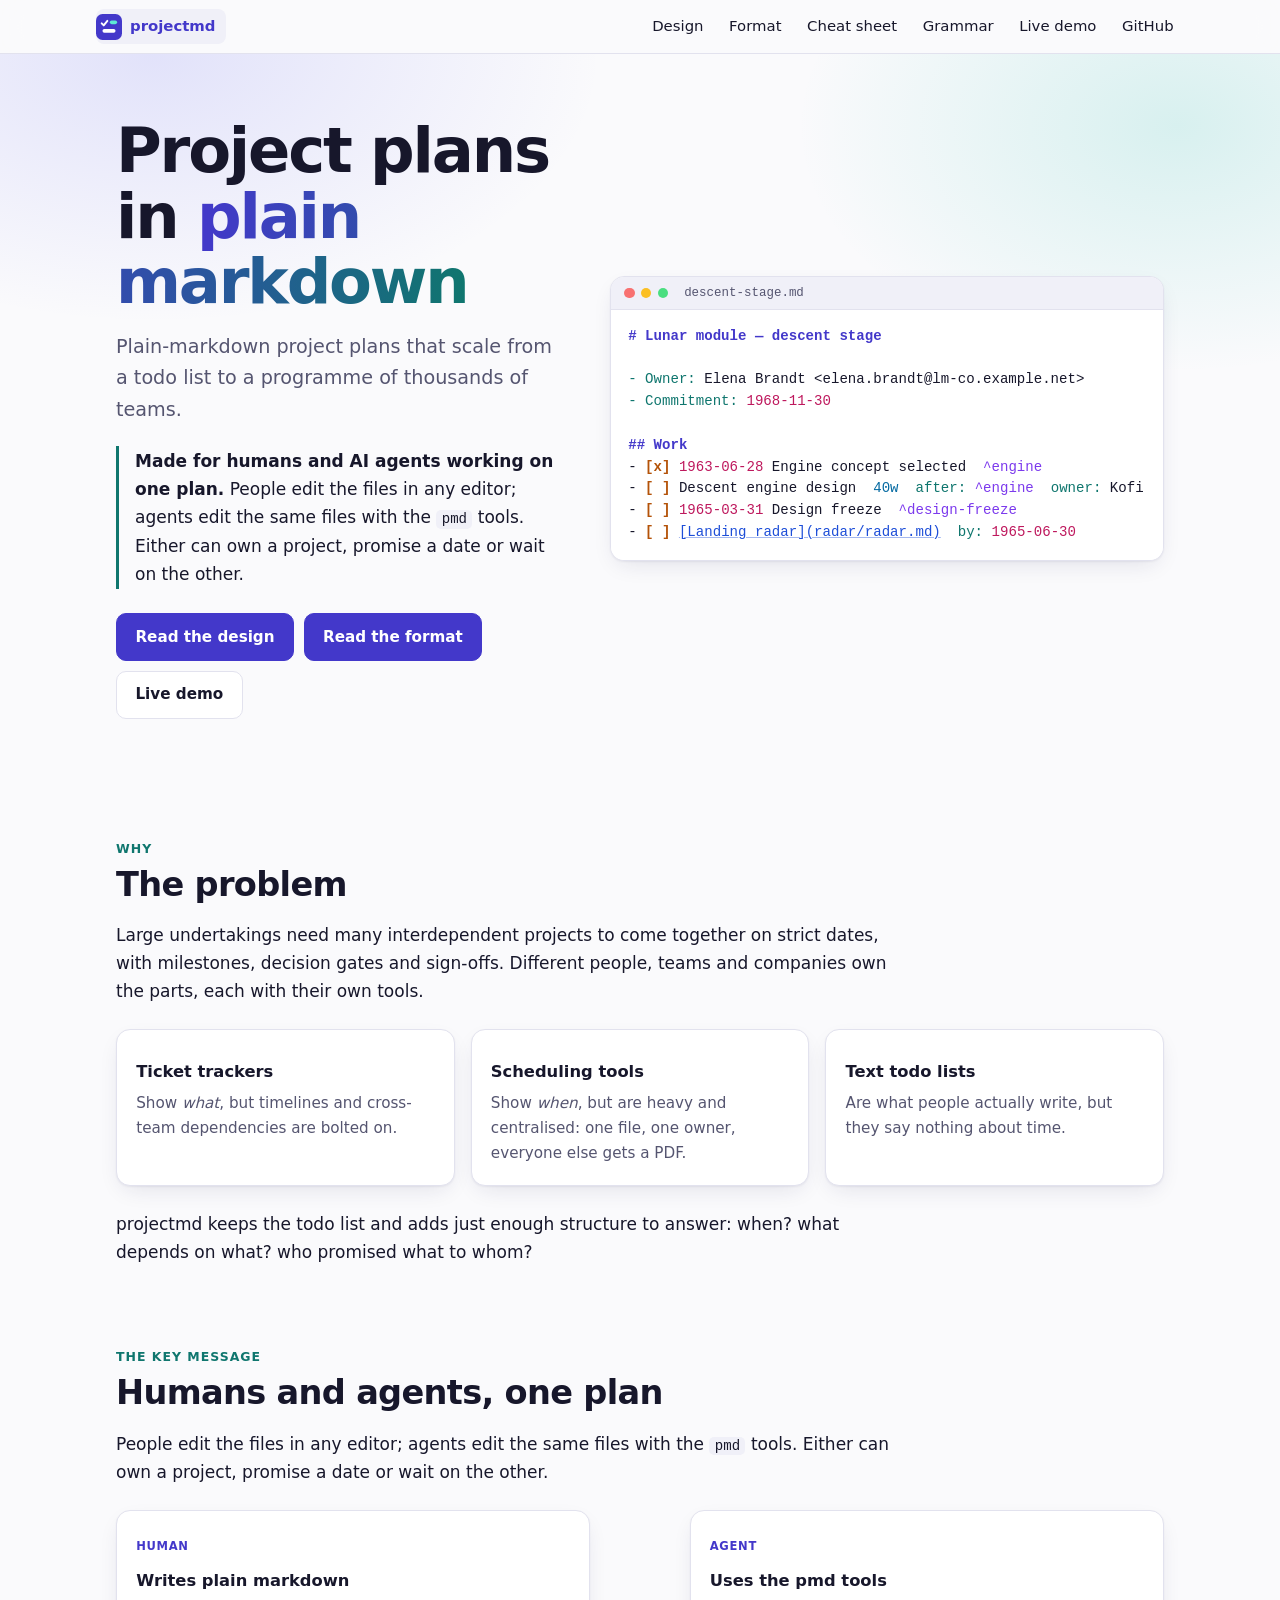
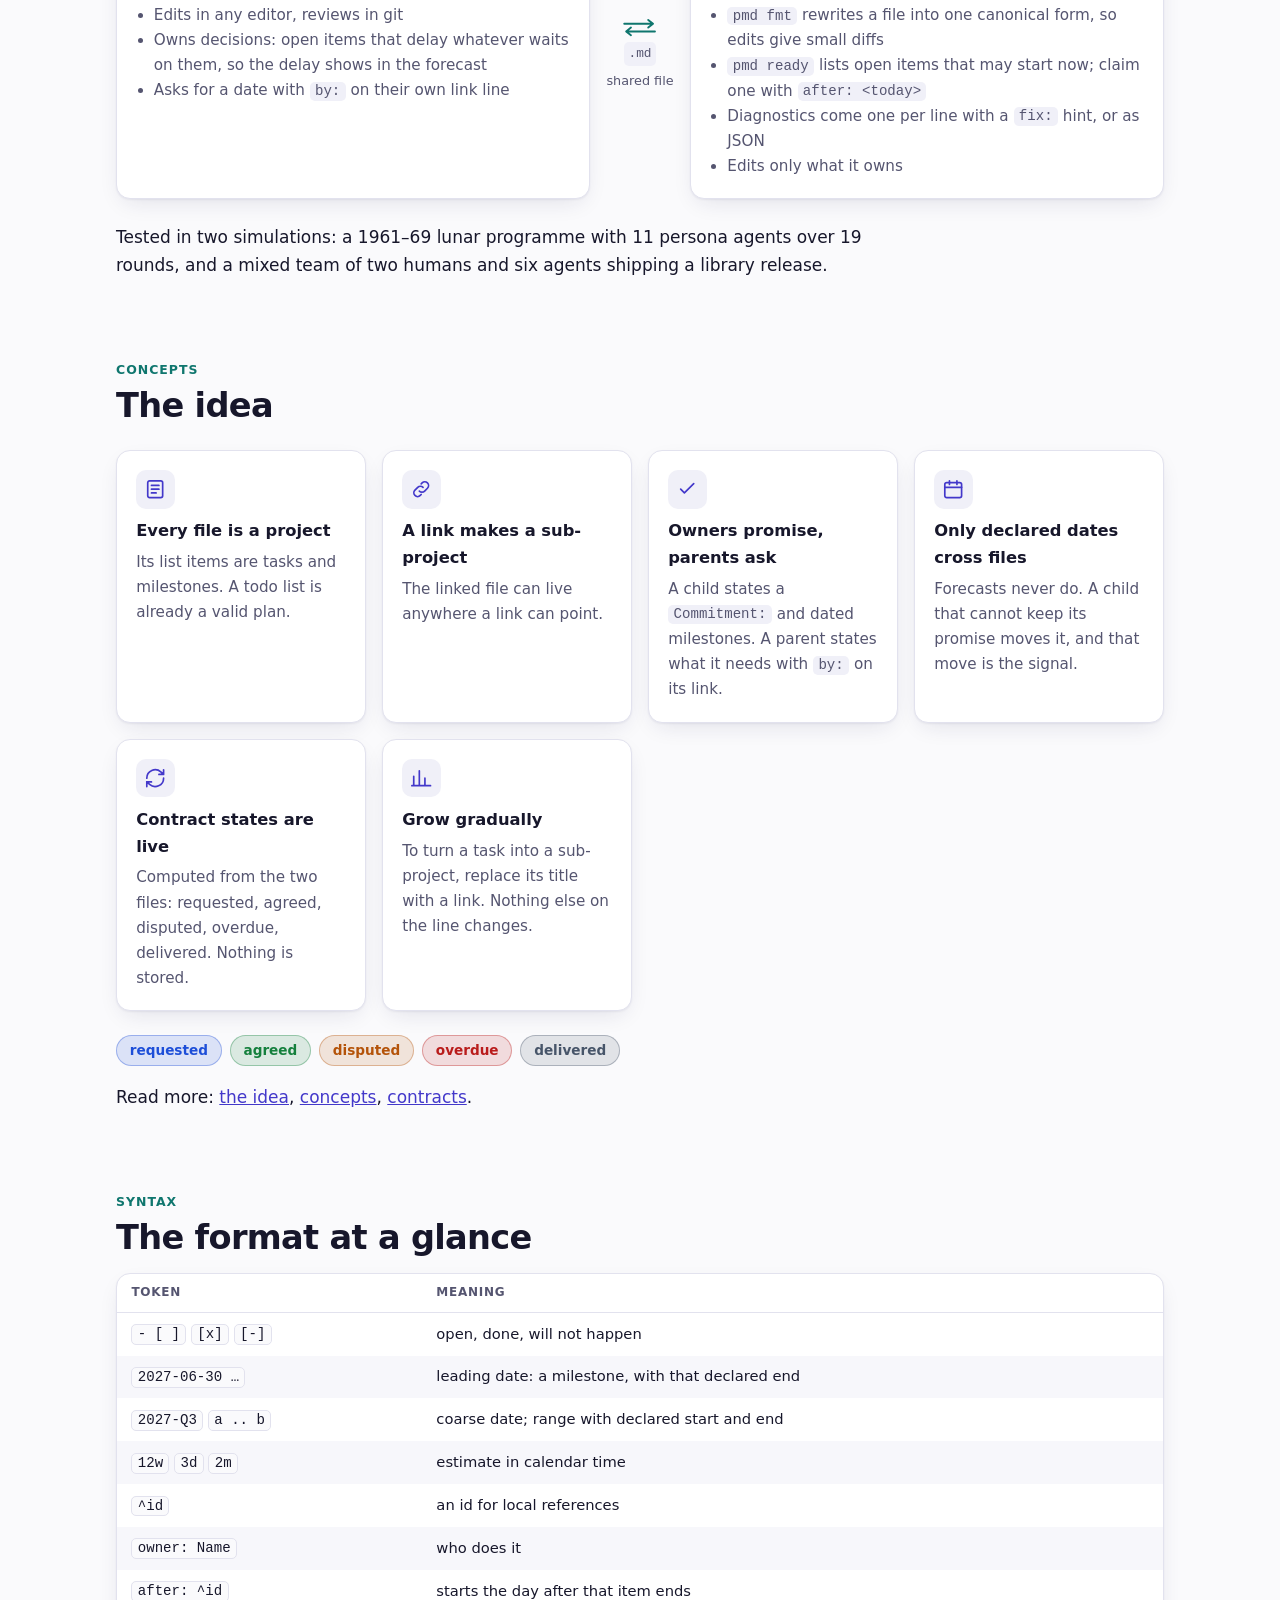
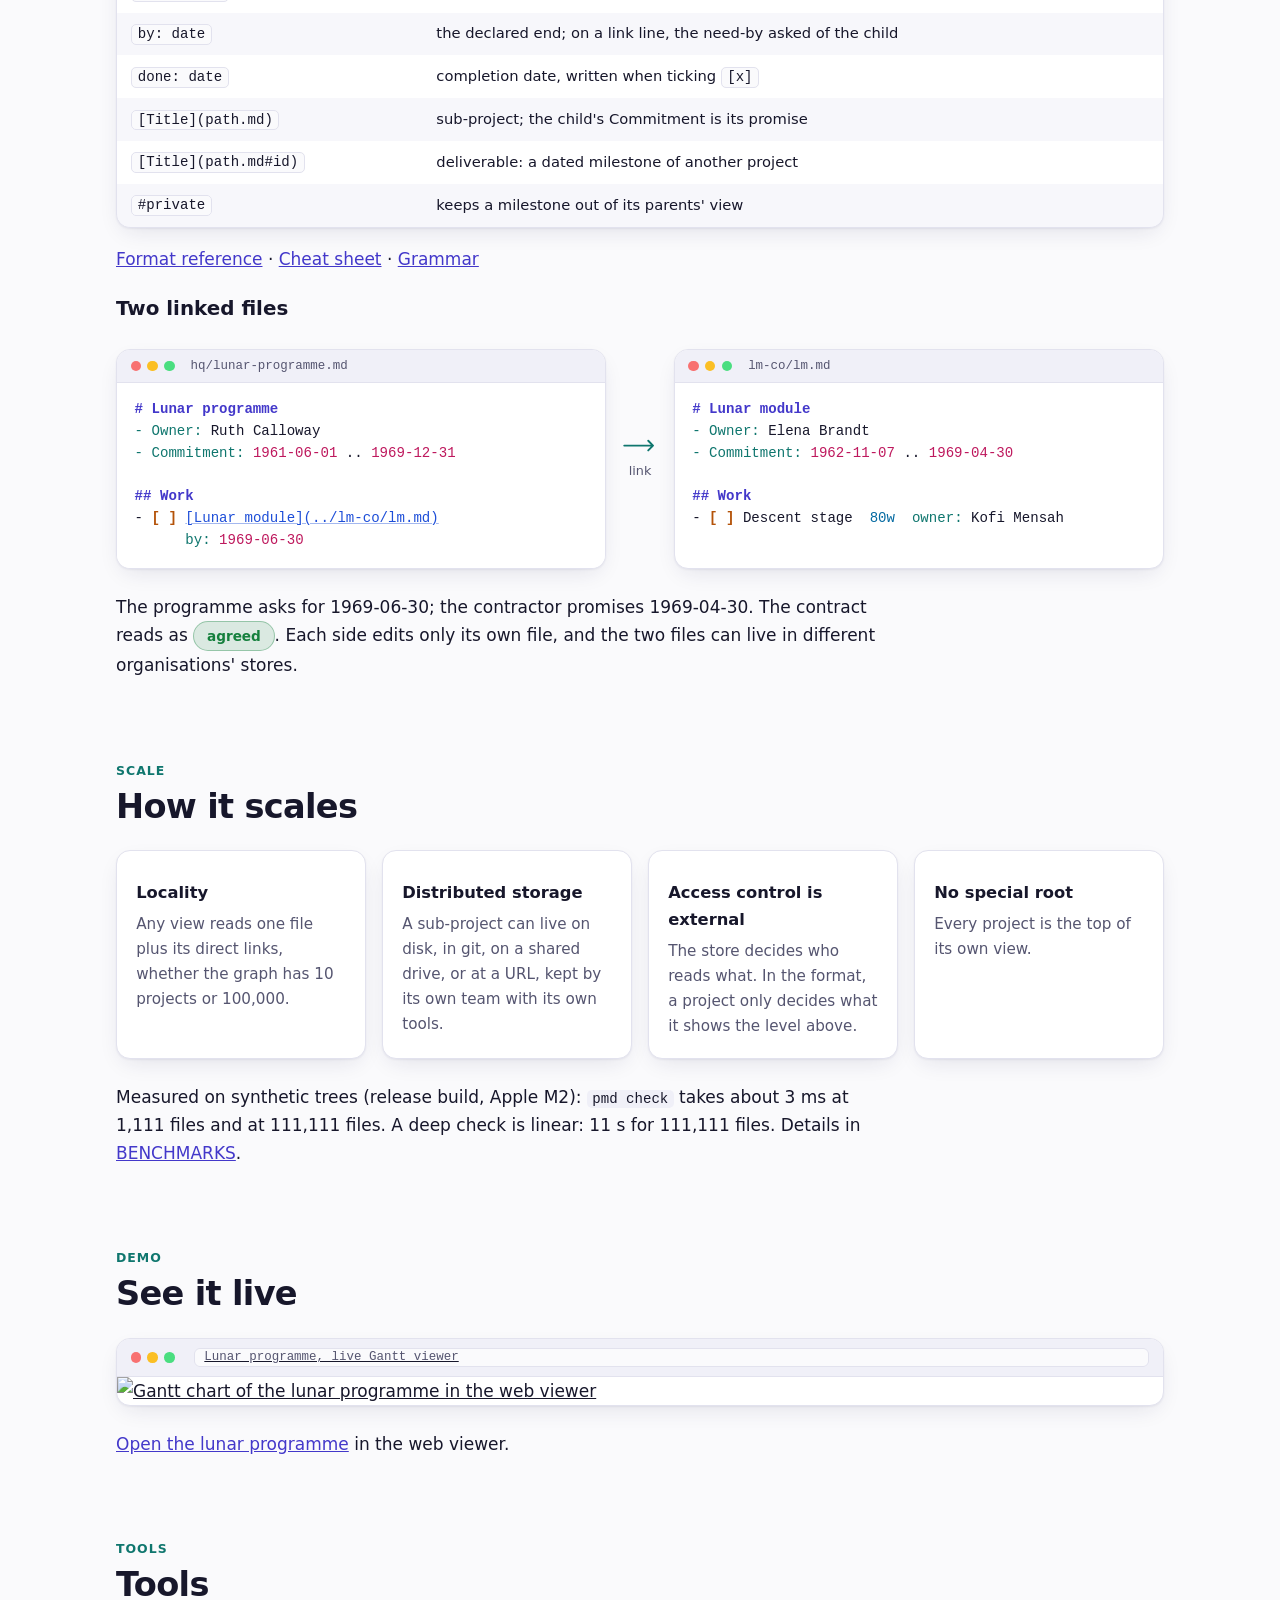
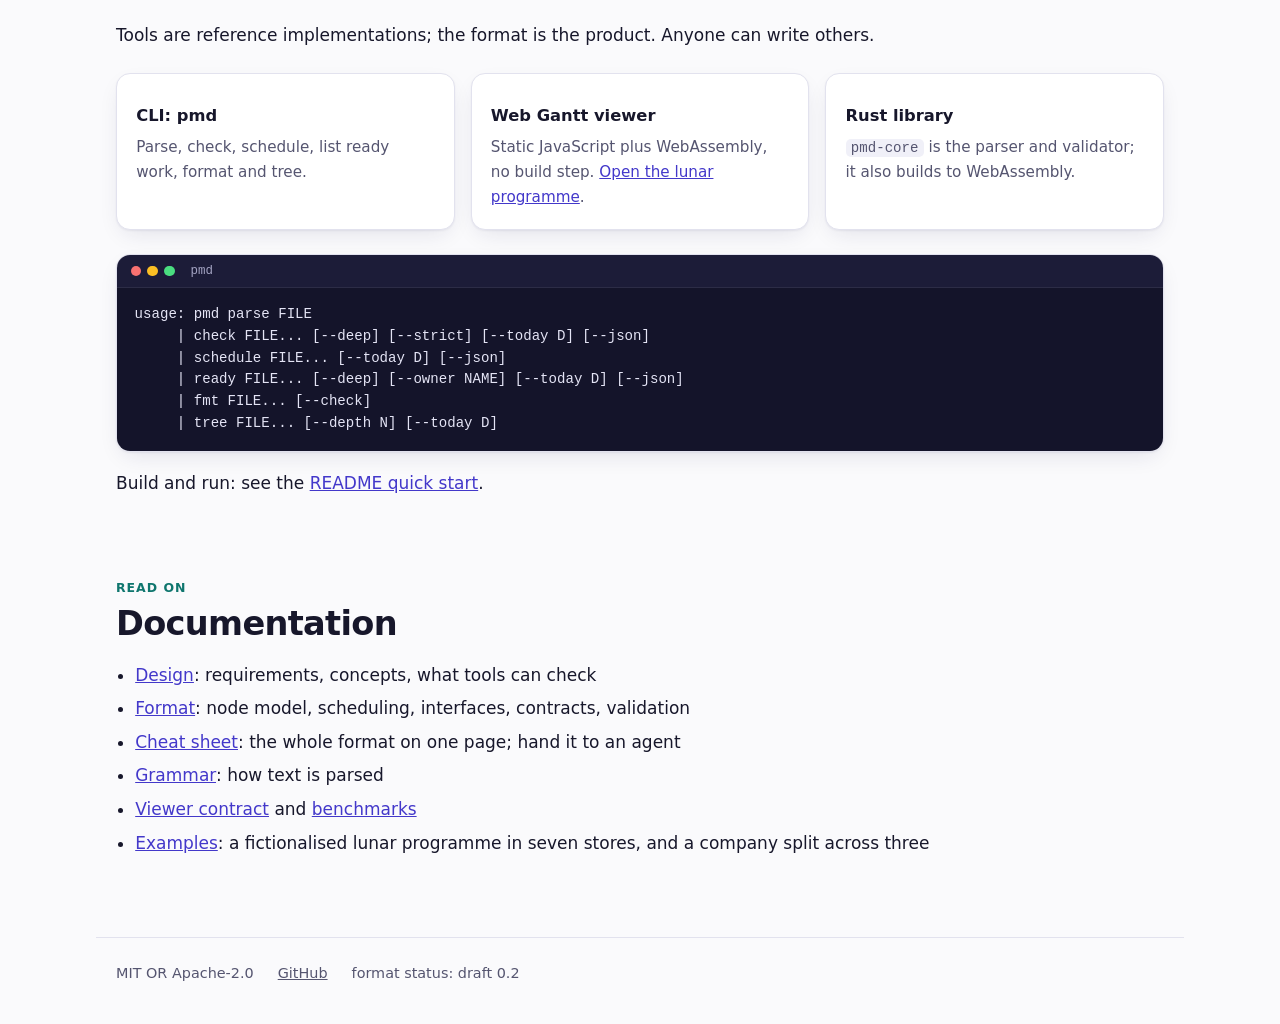
==== site/index.html @ 7aed3ee8 "Website, lunar examples throughout, humans and agents up front - GitHub Pages site (site/): landing " ====
<!DOCTYPE html>
<html lang="en">
<head>
<meta charset="utf-8">
<meta name="viewport" content="width=device-width,initial-scale=1">
<title>projectmd: plain-markdown project plans that scale</title>
<meta name="description" content="A plain-markdown format for project plans, from a todo list to a programme of thousands of teams, for people and agents.">
<link rel="icon" href="data:image/svg+xml,%3Csvg%20viewBox=%220%200%2032%2032%22%20xmlns=%22http://www.w3.org/2000/svg%22%3E%3Crect%20width=%2232%22%20height=%2232%22%20rx=%228%22%20fill=%22%234338ca%22/%3E%3Cpath%20d=%22M7%2011.5l2.5%202.5L14%208.5%22%20fill=%22none%22%20stroke=%22%23fff%22%20stroke-width=%222.4%22%20stroke-linecap=%22round%22%20stroke-linejoin=%22round%22/%3E%3Crect%20x=%2217%22%20y=%228%22%20width=%229%22%20height=%224.5%22%20rx=%222.2%22%20fill=%22%235eead4%22/%3E%3Crect%20x=%228%22%20y=%2218.5%22%20width=%2216%22%20height=%224.5%22%20rx=%222.2%22%20fill=%22%23fff%22/%3E%3C/svg%3E">
<link rel="stylesheet" href="style.css">
</head>
<body>
<nav class="top" aria-label="Site"><a href="index.html" class="home" aria-current="page"><svg viewBox="0 0 32 32" aria-hidden="true"><rect width="32" height="32" rx="8" fill="#4338ca"/><path d="M7 11.5l2.5 2.5L14 8.5" fill="none" stroke="#fff" stroke-width="2.4" stroke-linecap="round" stroke-linejoin="round"/><rect x="17" y="8" width="9" height="4.5" rx="2.2" fill="#5eead4"/><rect x="8" y="18.5" width="16" height="4.5" rx="2.2" fill="#fff"/></svg>projectmd</a><a href="design.html">Design</a><a href="format.html">Format</a><a href="cheatsheet.html">Cheat sheet</a><a href="grammar.html">Grammar</a><a href="viewer/?root=examples/lunar/hq/lunar-programme.md&amp;today=1967-11-15">Live demo</a><a href="https://github.com/pschella/projectmd">GitHub</a></nav>
<header class="hero"><div class="hero-in">
<div>
<h1 class="display">Project plans in <em>plain markdown</em></h1>
<p class="lede">Plain-markdown project plans that scale from a todo list to a programme of thousands of teams.</p>
<p class="key"><strong>Made for humans and AI agents working on one plan.</strong> People edit the files in any editor; agents edit the same files with the <code>pmd</code> tools. Either can own a project, promise a date or wait on the other.</p>
<div class="cta">
<a class="btn primary" href="design.html">Read the design</a>
<a class="btn primary" href="format.html">Read the format</a>
<a class="btn sec" href="viewer/?root=examples/lunar/hq/lunar-programme.md&amp;today=1967-11-15">Live demo</a>
</div>
</div>
<div class="win"><div class="win-bar"><i></i><i></i><i></i><span>descent-stage.md</span></div>
<pre><code class="language-markdown"># Lunar module — descent stage

- Owner: Elena Brandt &lt;elena.brandt@lm-co.example.net&gt;
- Commitment: 1968-11-30

## Work
- [x] 1963-06-28 Engine concept selected  ^engine
- [ ] Descent engine design  40w  after: ^engine  owner: Kofi
- [ ] 1965-03-31 Design freeze  ^design-freeze
- [ ] [Landing radar](radar/radar.md)  by: 1965-06-30</code></pre></div>
</div></header>
<main>

<section id="problem">
<p class="eyebrow">Why</p>
<h2>The problem</h2>
<p>Large undertakings need many interdependent projects to come together on strict dates, with milestones, decision gates and sign-offs. Different people, teams and companies own the parts, each with their own tools.</p>
<div class="cards">
<div class="card"><h3>Ticket trackers</h3><p>Show <em>what</em>, but timelines and cross-team dependencies are bolted on.</p></div>
<div class="card"><h3>Scheduling tools</h3><p>Show <em>when</em>, but are heavy and centralised: one file, one owner, everyone else gets a PDF.</p></div>
<div class="card"><h3>Text todo lists</h3><p>Are what people actually write, but they say nothing about time.</p></div>
</div>
<p>projectmd keeps the todo list and adds just enough structure to answer: when? what depends on what? who promised what to whom?</p>
</section>

<section id="agents">
<p class="eyebrow">The key message</p>
<h2>Humans and agents, one plan</h2>
<p>People edit the files in any editor; agents edit the same files with the <code>pmd</code> tools. Either can own a project, promise a date or wait on the other.</p>
<div class="duo">
<div class="card"><span class="tag">Human</span><h3>Writes plain markdown</h3><ul><li>Edits in any editor, reviews in git</li><li>Owns decisions: open items that delay whatever waits on them, so the delay shows in the forecast</li><li>Asks for a date with <code>by:</code> on their own link line</li></ul></div>
<div class="mid"><svg viewBox="0 0 36 20" aria-hidden="true"><path d="M2 6h30m-5-4l5 4-5 4M34 14H4m5-4l-5 4 5 4"/></svg><code>.md</code>shared file</div>
<div class="card"><span class="tag">Agent</span><h3>Uses the pmd tools</h3><ul><li><code>pmd fmt</code> rewrites a file into one canonical form, so edits give small diffs</li><li><code>pmd ready</code> lists open items that may start now; claim one with <code>after: &lt;today&gt;</code></li><li>Diagnostics come one per line with a <code>fix:</code> hint, or as JSON</li><li>Edits only what it owns</li></ul></div>
</div>
<p>Tested in two simulations: a 1961–69 lunar programme with 11 persona agents over 19 rounds, and a mixed team of two humans and six agents shipping a library release.</p>
</section>

<section id="idea">
<p class="eyebrow">Concepts</p>
<h2>The idea</h2>
<div class="cards">
<div class="card"><div class="ico"><svg viewBox="0 0 24 24"><rect x="4" y="3" width="16" height="18" rx="2"/><path d="M8 8h8M8 12h8M8 16h5"/></svg></div><h3>Every file is a project</h3><p>Its list items are tasks and milestones. A todo list is already a valid plan.</p></div>
<div class="card"><div class="ico"><svg viewBox="0 0 24 24"><path d="M10 14a4 4 0 0 0 5.7 0l3-3a4 4 0 0 0-5.7-5.7l-1 1M14 10a4 4 0 0 0-5.7 0l-3 3a4 4 0 0 0 5.7 5.7l1-1"/></svg></div><h3>A link makes a sub-project</h3><p>The linked file can live anywhere a link can point.</p></div>
<div class="card"><div class="ico"><svg viewBox="0 0 24 24"><path d="M5 12l4 4 10-10"/></svg></div><h3>Owners promise, parents ask</h3><p>A child states a <code>Commitment:</code> and dated milestones. A parent states what it needs with <code>by:</code> on its link.</p></div>
<div class="card"><div class="ico"><svg viewBox="0 0 24 24"><rect x="3" y="5" width="18" height="16" rx="2"/><path d="M3 10h18M8 3v4M16 3v4"/></svg></div><h3>Only declared dates cross files</h3><p>Forecasts never do. A child that cannot keep its promise moves it, and that move is the signal.</p></div>
<div class="card"><div class="ico"><svg viewBox="0 0 24 24"><path d="M3 12a9 9 0 0 1 15-6.7L21 8M21 3v5h-5M21 12a9 9 0 0 1-15 6.7L3 16M3 21v-5h5"/></svg></div><h3>Contract states are live</h3><p>Computed from the two files: requested, agreed, disputed, overdue, delivered. Nothing is stored.</p></div>
<div class="card"><div class="ico"><svg viewBox="0 0 24 24"><path d="M4 20V10M10 20V4M16 20v-8M22 20H2"/></svg></div><h3>Grow gradually</h3><p>To turn a task into a sub-project, replace its title with a link. Nothing else on the line changes.</p></div>
</div>
<div class="pills" aria-label="Contract states"><span class="pill s-req">requested</span><span class="pill s-agr">agreed</span><span class="pill s-dis">disputed</span><span class="pill s-ovd">overdue</span><span class="pill s-del">delivered</span></div>
<p>Read more: <a href="design.html#3-the-idea-in-one-paragraph">the idea</a>, <a href="design.html#4-concepts">concepts</a>, <a href="format.html#9-contracts">contracts</a>.</p>
</section>

<section id="format">
<p class="eyebrow">Syntax</p>
<h2>The format at a glance</h2>
<div class="tablewrap">
<table>
<thead><tr><th>Token</th><th>Meaning</th></tr></thead>
<tbody>
<tr><td><code>- [ ]</code> <code>[x]</code> <code>[-]</code></td><td>open, done, will not happen</td></tr>
<tr><td><code>2027-06-30 …</code></td><td>leading date: a milestone, with that declared end</td></tr>
<tr><td><code>2027-Q3</code> <code>a .. b</code></td><td>coarse date; range with declared start and end</td></tr>
<tr><td><code>12w</code> <code>3d</code> <code>2m</code></td><td>estimate in calendar time</td></tr>
<tr><td><code>^id</code></td><td>an id for local references</td></tr>
<tr><td><code>owner: Name</code></td><td>who does it</td></tr>
<tr><td><code>after: ^id</code></td><td>starts the day after that item ends</td></tr>
<tr><td><code>by: date</code></td><td>the declared end; on a link line, the need-by asked of the child</td></tr>
<tr><td><code>done: date</code></td><td>completion date, written when ticking <code>[x]</code></td></tr>
<tr><td><code>[Title](path.md)</code></td><td>sub-project; the child's Commitment is its promise</td></tr>
<tr><td><code>[Title](path.md#id)</code></td><td>deliverable: a dated milestone of another project</td></tr>
<tr><td><code>#private</code></td><td>keeps a milestone out of its parents' view</td></tr>
</tbody>
</table>
</div>
<p><a href="format.html">Format reference</a> · <a href="cheatsheet.html">Cheat sheet</a> · <a href="grammar.html">Grammar</a></p>
<h3>Two linked files</h3>
<div class="duo">
<div class="win"><div class="win-bar"><i></i><i></i><i></i><span>hq/lunar-programme.md</span></div>
<pre><code class="language-markdown"># Lunar programme
- Owner: Ruth Calloway
- Commitment: 1961-06-01 .. 1969-12-31

## Work
- [ ] [Lunar module](../lm-co/lm.md)
      by: 1969-06-30</code></pre></div>
<div class="mid"><svg viewBox="0 0 36 20" aria-hidden="true"><path d="M2 10h30m-5-5l5 5-5 5"/></svg>link</div>
<div class="win"><div class="win-bar"><i></i><i></i><i></i><span>lm-co/lm.md</span></div>
<pre><code class="language-markdown"># Lunar module
- Owner: Elena Brandt
- Commitment: 1962-11-07 .. 1969-04-30

## Work
- [ ] Descent stage  80w  owner: Kofi Mensah</code></pre></div>
</div>
<p>The programme asks for 1969-06-30; the contractor promises 1969-04-30. The contract reads as <span class="pill s-agr">agreed</span>. Each side edits only its own file, and the two files can live in different organisations' stores.</p>
</section>

<section id="scale">
<p class="eyebrow">Scale</p>
<h2>How it scales</h2>
<div class="cards">
<div class="card"><h3>Locality</h3><p>Any view reads one file plus its direct links, whether the graph has 10 projects or 100,000.</p></div>
<div class="card"><h3>Distributed storage</h3><p>A sub-project can live on disk, in git, on a shared drive, or at a URL, kept by its own team with its own tools.</p></div>
<div class="card"><h3>Access control is external</h3><p>The store decides who reads what. In the format, a project only decides what it shows the level above.</p></div>
<div class="card"><h3>No special root</h3><p>Every project is the top of its own view.</p></div>
</div>
<p>Measured on synthetic trees (release build, Apple M2): <code>pmd check</code> takes about 3 ms at 1,111 files and at 111,111 files. A deep check is linear: 11 s for 111,111 files. Details in <a href="https://github.com/pschella/projectmd/blob/main/docs/BENCHMARKS.md">BENCHMARKS</a>.</p>
</section>

<section id="demo">
<p class="eyebrow">Demo</p>
<h2>See it live</h2>
<div class="shot"><a href="viewer/?root=examples/lunar/hq/lunar-programme.md&amp;today=1967-11-15"><div class="win"><div class="win-bar"><i></i><i></i><i></i><span>Lunar programme, live Gantt viewer</span></div><img src="img/gantt.png" alt="Gantt chart of the lunar programme in the web viewer" loading="lazy"></div></a></div>
<p><a href="viewer/?root=examples/lunar/hq/lunar-programme.md&amp;today=1967-11-15">Open the lunar programme</a> in the web viewer.</p>
</section>

<section id="tools">
<p class="eyebrow">Tools</p>
<h2>Tools</h2>
<p>Tools are reference implementations; the format is the product. Anyone can write others.</p>
<div class="cards">
<div class="card"><h3>CLI: pmd</h3><p>Parse, check, schedule, list ready work, format and tree.</p></div>
<div class="card"><h3>Web Gantt viewer</h3><p>Static JavaScript plus WebAssembly, no build step. <a href="viewer/?root=examples/lunar/hq/lunar-programme.md&amp;today=1967-11-15">Open the lunar programme</a>.</p></div>
<div class="card"><h3>Rust library</h3><p><code>pmd-core</code> is the parser and validator; it also builds to WebAssembly.</p></div>
</div>
<div class="win term"><div class="win-bar"><i></i><i></i><i></i><span>pmd</span></div>
<pre><code>usage: pmd parse FILE
     | check FILE... [--deep] [--strict] [--today D] [--json]
     | schedule FILE... [--today D] [--json]
     | ready FILE... [--deep] [--owner NAME] [--today D] [--json]
     | fmt FILE... [--check]
     | tree FILE... [--depth N] [--today D]</code></pre></div>
<p>Build and run: see the <a href="https://github.com/pschella/projectmd#quick-start">README quick start</a>.</p>
</section>

<section id="docs">
<p class="eyebrow">Read on</p>
<h2>Documentation</h2>
<ul class="plain">
<li><a href="design.html">Design</a>: requirements, concepts, what tools can check</li>
<li><a href="format.html">Format</a>: node model, scheduling, interfaces, contracts, validation</li>
<li><a href="cheatsheet.html">Cheat sheet</a>: the whole format on one page; hand it to an agent</li>
<li><a href="grammar.html">Grammar</a>: how text is parsed</li>
<li><a href="https://github.com/pschella/projectmd/blob/main/docs/VIEWER-CONTRACT.md">Viewer contract</a> and <a href="https://github.com/pschella/projectmd/blob/main/docs/BENCHMARKS.md">benchmarks</a></li>
<li><a href="https://github.com/pschella/projectmd/blob/main/examples/README.md">Examples</a>: a fictionalised lunar programme in seven stores, and a company split across three</li>
</ul>
</section>
</main>
<footer>
<span>MIT OR Apache-2.0</span><a href="https://github.com/pschella/projectmd">GitHub</a><span>format status: draft 0.2</span>
</footer>
<script src="highlight.js" defer></script>
</body>
</html>
---- site/style.css ----
:root{--bg:#fafafc;--surf:#fff;--fg:#17172b;--mute:#555570;--line:#e2e2ee;--acc:#4338ca;--accfg:#fff;--tea:#0f766e;--code:#f0f0f8;
--shadow:0 1px 2px rgba(30,30,80,.06),0 8px 24px -8px rgba(30,30,80,.14);--max:72ch;--w:68rem;
--t-h:#4338ca;--t-k:#0f766e;--t-c:#b45309;--t-d:#be185d;--t-u:#0369a1;--t-i:#7c3aed;--t-l:#1d4ed8;--t-p:#b91c1c;
--s-req:#1d4ed8;--s-agr:#15803d;--s-dis:#b45309;--s-ovd:#b91c1c;--s-del:#475569;
--mesh:radial-gradient(40rem 24rem at 12% 0%,rgba(99,102,241,.16),transparent 70%),radial-gradient(34rem 22rem at 92% 10%,rgba(20,184,166,.15),transparent 70%)}
@media (prefers-color-scheme:dark){:root{--bg:#0e0e1a;--surf:#171728;--fg:#ececf8;--mute:#a3a3c2;--line:#2c2c46;--acc:#a5b4fc;--accfg:#14143a;--tea:#5eead4;--code:#1b1b30;
--shadow:0 1px 2px rgba(0,0,0,.4),0 8px 28px -8px rgba(0,0,0,.6);
--t-h:#a5b4fc;--t-k:#5eead4;--t-c:#fcd34d;--t-d:#f9a8d4;--t-u:#7dd3fc;--t-i:#c4b5fd;--t-l:#93c5fd;--t-p:#fca5a5;
--s-req:#93c5fd;--s-agr:#86efac;--s-dis:#fcd34d;--s-ovd:#fca5a5;--s-del:#cbd5e1;
--mesh:radial-gradient(40rem 24rem at 12% 0%,rgba(99,102,241,.25),transparent 70%),radial-gradient(34rem 22rem at 92% 10%,rgba(20,184,166,.18),transparent 70%)}}
*{box-sizing:border-box}
html{-webkit-text-size-adjust:100%;scroll-behavior:smooth;scroll-padding-top:4.5rem}
body{margin:0;background:var(--bg);color:var(--fg);font:1.0625rem/1.65 system-ui,-apple-system,"Segoe UI",Roboto,sans-serif}
a{color:var(--acc)}
a:focus-visible,.btn:focus-visible{outline:2px solid var(--acc);outline-offset:2px;border-radius:4px}
code,pre{font-family:ui-monospace,"SF Mono",Menlo,Consolas,monospace;font-size:.88rem}
code{background:var(--code);padding:.1em .38em;border-radius:5px}
pre{background:var(--code);padding:1rem 1.1rem;border-radius:12px;overflow-x:auto;line-height:1.55;border:1px solid var(--line);margin:1rem 0}
pre code{background:none;padding:0;border-radius:0}
.t-h{color:var(--t-h);font-weight:700}.t-k{color:var(--t-k)}.t-c{color:var(--t-c);font-weight:700}.t-d{color:var(--t-d)}
.t-u{color:var(--t-u)}.t-i{color:var(--t-i)}.t-l{color:var(--t-l);text-decoration:underline;text-decoration-color:color-mix(in srgb,var(--t-l) 40%,transparent)}.t-p{color:var(--t-p)}
/* nav */
nav.top{position:sticky;top:0;z-index:10;display:flex;flex-wrap:wrap;align-items:center;gap:.2rem .3rem;padding:.55rem max(1.25rem,calc((100% - var(--w))/2));background:color-mix(in srgb,var(--bg) 78%,transparent);-webkit-backdrop-filter:blur(14px) saturate(1.4);backdrop-filter:blur(14px) saturate(1.4);border-bottom:1px solid var(--line);font-size:.93rem}
nav.top a{color:var(--fg);text-decoration:none;padding:.3rem .65rem;border-radius:8px;transition:background .15s,color .15s}
nav.top a:hover{background:var(--code);color:var(--acc)}
nav.top a[aria-current]{color:var(--acc);font-weight:600;background:var(--code)}
nav.top a.home{display:inline-flex;align-items:center;gap:.5rem;font-weight:700;margin-right:auto;padding-left:0}
nav.top a.home:hover{background:none}
nav.top a.home svg{width:26px;height:26px}
/* hero */
.hero{background:var(--mesh)}
.hero-in{max-width:var(--w);margin:0 auto;padding:4rem 1.25rem 3.5rem;display:grid;gap:2.5rem;align-items:center}
@media (min-width:56rem){.hero-in{grid-template-columns:1.05fr .95fr}}
h1.display{font-size:clamp(2.4rem,6vw,3.9rem);line-height:1.05;letter-spacing:-.035em;margin:0 0 1rem;font-weight:800}
h1.display em{font-style:normal;background:linear-gradient(90deg,var(--acc),var(--tea));-webkit-background-clip:text;background-clip:text;color:transparent}
.lede{font-size:1.2rem;color:var(--mute);margin:0 0 1rem}
.key{border-left:3px solid var(--tea);padding:.1rem 0 .1rem 1rem;margin:1.25rem 0 1.5rem}
.key strong{color:var(--fg)}
.cta{display:flex;flex-wrap:wrap;gap:.6rem}
.btn{display:inline-block;padding:.65rem 1.15rem;border:1px solid var(--acc);border-radius:10px;text-decoration:none;font-weight:600;font-size:.95rem;transition:transform .15s,background .15s}
.btn:hover{transform:translateY(-1px)}
.btn.primary{background:var(--acc);color:var(--accfg)}
.btn.sec{border-color:var(--line);color:var(--fg);background:var(--surf)}
/* editor window */
.win{background:var(--surf);border:1px solid var(--line);border-radius:14px;box-shadow:var(--shadow);overflow:hidden;min-width:0}
.win-bar{display:flex;align-items:center;gap:.4rem;padding:.55rem .85rem;border-bottom:1px solid var(--line);background:var(--code);font:.78rem ui-monospace,Menlo,monospace;color:var(--mute)}
.win-bar i{width:.65rem;height:.65rem;border-radius:50%;background:var(--line);display:inline-block}
.win-bar i:nth-child(1){background:#f87171}.win-bar i:nth-child(2){background:#fbbf24}.win-bar i:nth-child(3){background:#4ade80}
.win-bar span{margin-left:.6rem}
.win pre{margin:0;border:0;border-radius:0;background:var(--surf)}
.term pre{background:#14142a;color:#e4e4f5;border-radius:0}
.term .win-bar{background:#1c1c38;color:#a3a3c2;border-color:#2c2c46}
/* sections */
main,.wrap{max-width:var(--w);margin:0 auto;padding:0 1.25rem}
section{padding-top:4rem}
section>h2{font-size:clamp(1.6rem,3.2vw,2.1rem);letter-spacing:-.02em;line-height:1.15;margin:0 0 .75rem}
section>p{max-width:var(--max)}
.eyebrow{font-size:.78rem;font-weight:700;letter-spacing:.08em;text-transform:uppercase;color:var(--tea);margin:0 0 .4rem}
.cards{display:grid;gap:1rem;grid-template-columns:repeat(auto-fit,minmax(15rem,1fr));margin:1.5rem 0}
.card{background:var(--surf);border:1px solid var(--line);border-radius:14px;padding:1.2rem;box-shadow:var(--shadow);transition:border-color .15s}
.card:hover{border-color:var(--acc)}
.card h3{margin:.6rem 0 .3rem;font-size:1.02rem}
.card p{margin:0;color:var(--mute);font-size:.95rem}
.card ul{margin:.5rem 0 0;padding-left:1.1rem;color:var(--mute);font-size:.95rem}
.card .ico{width:2.4rem;height:2.4rem;border-radius:10px;background:var(--code);display:grid;place-items:center;color:var(--acc)}
.ico svg{width:1.4rem;height:1.4rem;fill:none;stroke:currentColor;stroke-width:1.8;stroke-linecap:round;stroke-linejoin:round}
.duo{display:grid;gap:1rem;grid-template-columns:1fr;align-items:stretch;margin:1.5rem 0}
@media (min-width:46rem){.duo{grid-template-columns:1fr auto 1fr}}
.duo .mid{display:flex;flex-direction:column;align-items:center;justify-content:center;gap:.3rem;color:var(--mute);font-size:.8rem;text-align:center}
.duo .mid code{font-size:.8rem}
.duo .mid svg{width:2.2rem;height:1.2rem;stroke:var(--tea);fill:none;stroke-width:2;stroke-linecap:round;stroke-linejoin:round}
.tag{font-size:.72rem;font-weight:700;letter-spacing:.06em;text-transform:uppercase;color:var(--acc)}
.pills{display:flex;flex-wrap:wrap;gap:.5rem;margin:1rem 0}
.pill{display:inline-block;padding:.2rem .8rem;border-radius:999px;font-size:.85rem;font-weight:600;color:var(--c);background:color-mix(in srgb,var(--c) 14%,var(--bg));border:1px solid color-mix(in srgb,var(--c) 35%,transparent)}
.s-req{--c:var(--s-req)}.s-agr{--c:var(--s-agr)}.s-dis{--c:var(--s-dis)}.s-ovd{--c:var(--s-ovd)}.s-del{--c:var(--s-del)}
.tablewrap{overflow-x:auto;border:1px solid var(--line);border-radius:14px;background:var(--surf);box-shadow:var(--shadow);margin:1rem 0}
table{border-collapse:collapse;width:100%;font-size:.92rem}
th,td{text-align:left;padding:.55rem .9rem;vertical-align:top}
th{font-size:.75rem;text-transform:uppercase;letter-spacing:.06em;color:var(--mute);border-bottom:1px solid var(--line)}
tbody tr:nth-child(even){background:color-mix(in srgb,var(--code) 55%,transparent)}
td:first-child{white-space:nowrap}
td code{border:1px solid var(--line);background:var(--bg)}
.shot{margin:1.5rem 0}
.shot a{display:block;color:inherit}
.shot img{display:block;width:100%;height:auto}
.shot .win{transition:transform .2s}.shot a:hover .win{transform:translateY(-2px)}
.shot .win-bar span{flex:1;background:var(--bg);border:1px solid var(--line);border-radius:6px;padding:.1rem .6rem;margin-left:.8rem}
.links{display:flex;flex-wrap:wrap;gap:.4rem 1.2rem;margin:1rem 0}
ul.plain{padding-left:1.2rem}
ul.plain li{margin:.35rem 0}
footer{max-width:var(--w);margin:5rem auto 0;padding:1.5rem 1.25rem 3rem;border-top:1px solid var(--line);color:var(--mute);font-size:.9rem;display:flex;flex-wrap:wrap;gap:.4rem 1.5rem}
footer a{color:var(--mute)}
/* doc pages */
.doc{max-width:var(--w);margin:0 auto;padding:1.5rem 1.25rem}
.doc article{max-width:var(--max);min-width:0}
.doc article h1{font-size:clamp(2rem,4.5vw,2.8rem);letter-spacing:-.03em;line-height:1.1;margin:1rem 0 1rem}
.doc article h2{font-size:1.5rem;margin:2.8rem 0 .6rem;padding-top:1.2rem;border-top:1px solid var(--line);letter-spacing:-.015em}
.doc article h3{font-size:1.15rem;margin:2rem 0 .4rem}
.doc article :is(h2,h3) .anchor{margin-left:.5rem;text-decoration:none;opacity:0;font-weight:400;transition:opacity .15s}
.doc article :is(h2,h3):hover .anchor,.anchor:focus{opacity:1}
.doc article img{max-width:100%;border-radius:12px;border:1px solid var(--line)}
.doc article table{display:block;overflow-x:auto;border:1px solid var(--line);border-radius:12px;font-size:.9rem}
.doc article blockquote{margin:1rem 0;padding:.1rem 1rem;border-left:3px solid var(--tea);color:var(--mute)}
.pagetoc{display:none}
.totop{position:fixed;right:1.2rem;bottom:1.2rem;background:var(--surf);border:1px solid var(--line);border-radius:999px;padding:.4rem .9rem;font-size:.85rem;text-decoration:none;box-shadow:var(--shadow);color:var(--fg)}
.totop:hover{color:var(--acc)}
@media (min-width:62rem){
.doc.withtoc{display:grid;grid-template-columns:15rem minmax(0,1fr);gap:3rem}
.pagetoc{display:block;position:sticky;top:4.5rem;align-self:start;max-height:calc(100vh - 6rem);overflow-y:auto;font-size:.82rem;line-height:1.4}
.pagetoc ul{list-style:none;padding-left:.8rem;margin:0}
.pagetoc>div>ul{padding-left:0}
.pagetoc li{margin:.15rem 0}
.pagetoc a{display:block;padding:.2rem .6rem;border-left:2px solid transparent;text-decoration:none;color:var(--mute)}
.pagetoc a:hover{color:var(--acc)}
.pagetoc a[aria-current]{color:var(--acc);border-left-color:var(--acc);font-weight:600}}
@media (max-width:40rem){.hero-in{padding-top:2.5rem}section{padding-top:3rem}}
@media (prefers-reduced-motion:reduce){*{transition:none!important;scroll-behavior:auto!important}}
/* hero sample fits without scrolling on wide screens; compact nav on phones */
@media (min-width:56rem){.hero-in{grid-template-columns:.9fr 1.1fr}.hero pre{font-size:.78rem}}
@media (max-width:40rem){nav.top{font-size:.85rem;gap:0}nav.top a{padding:.25rem .45rem}nav.top a.home{flex-basis:100%}}
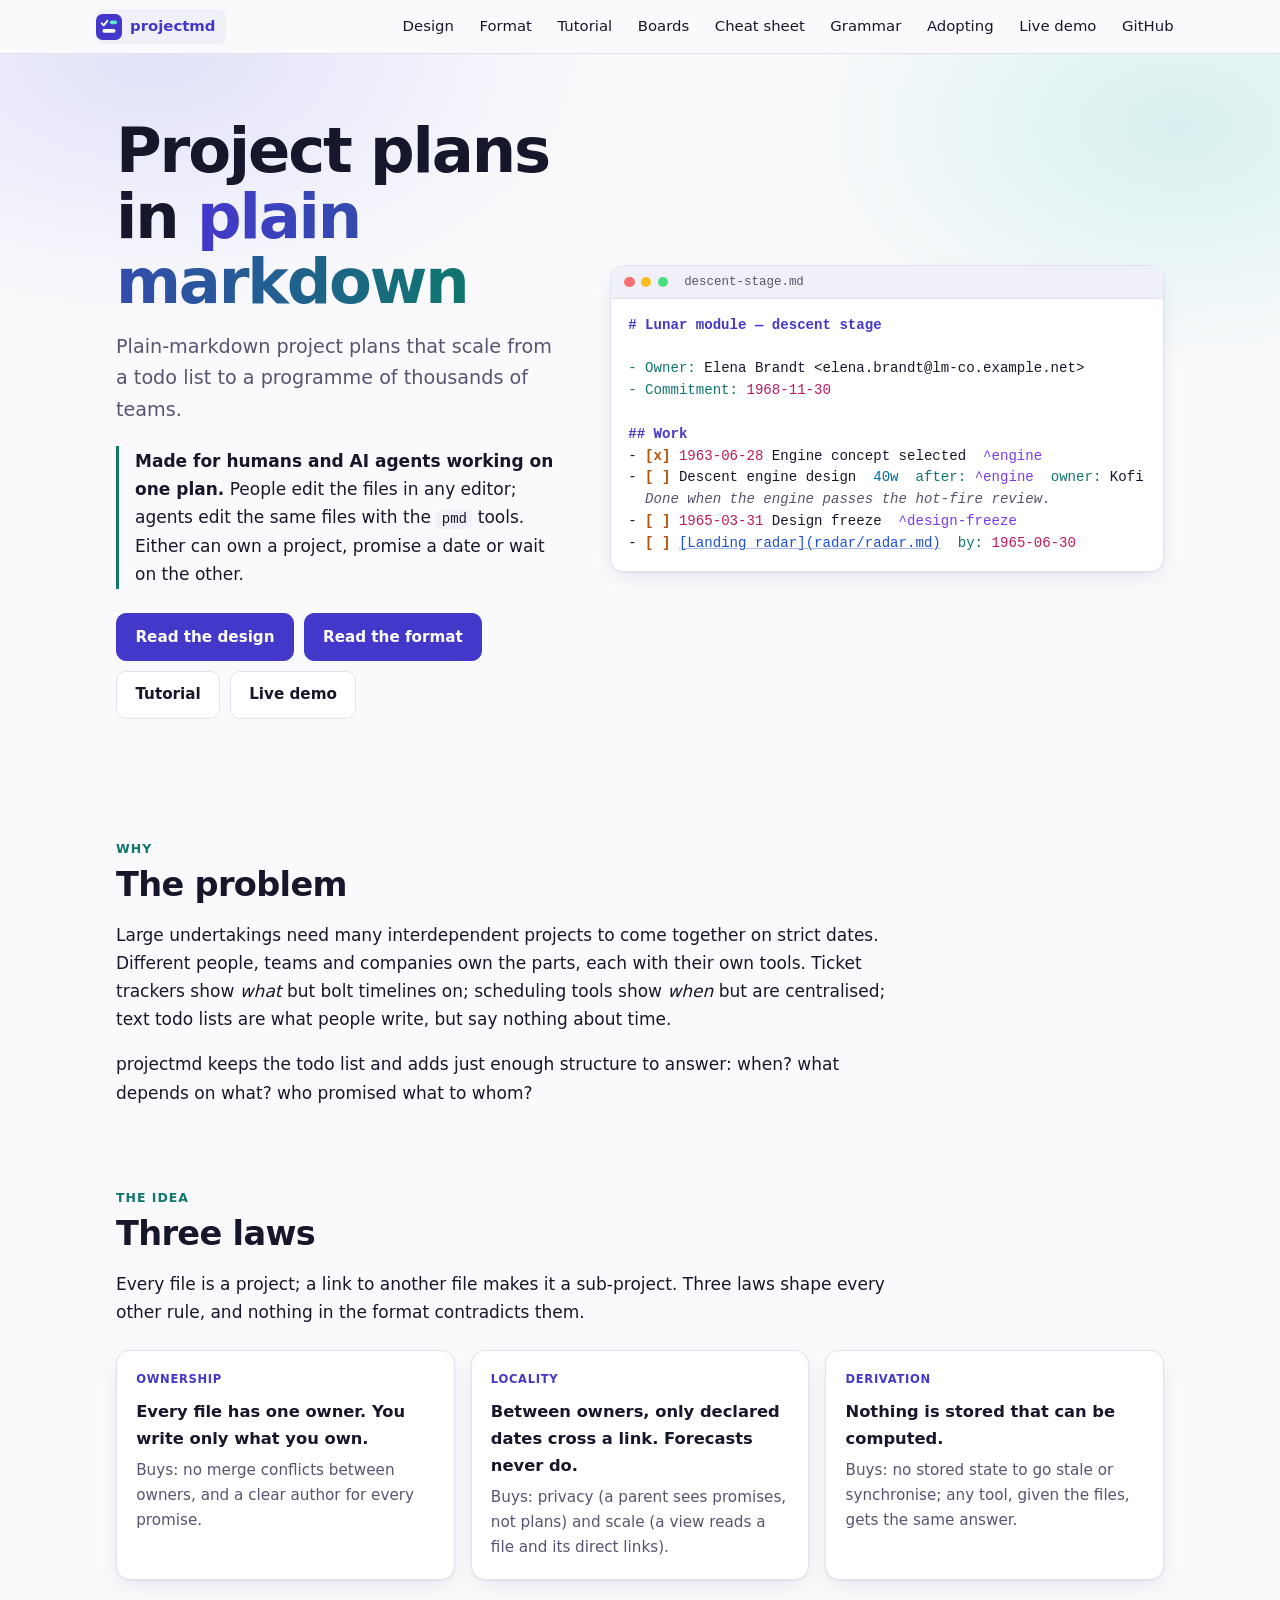
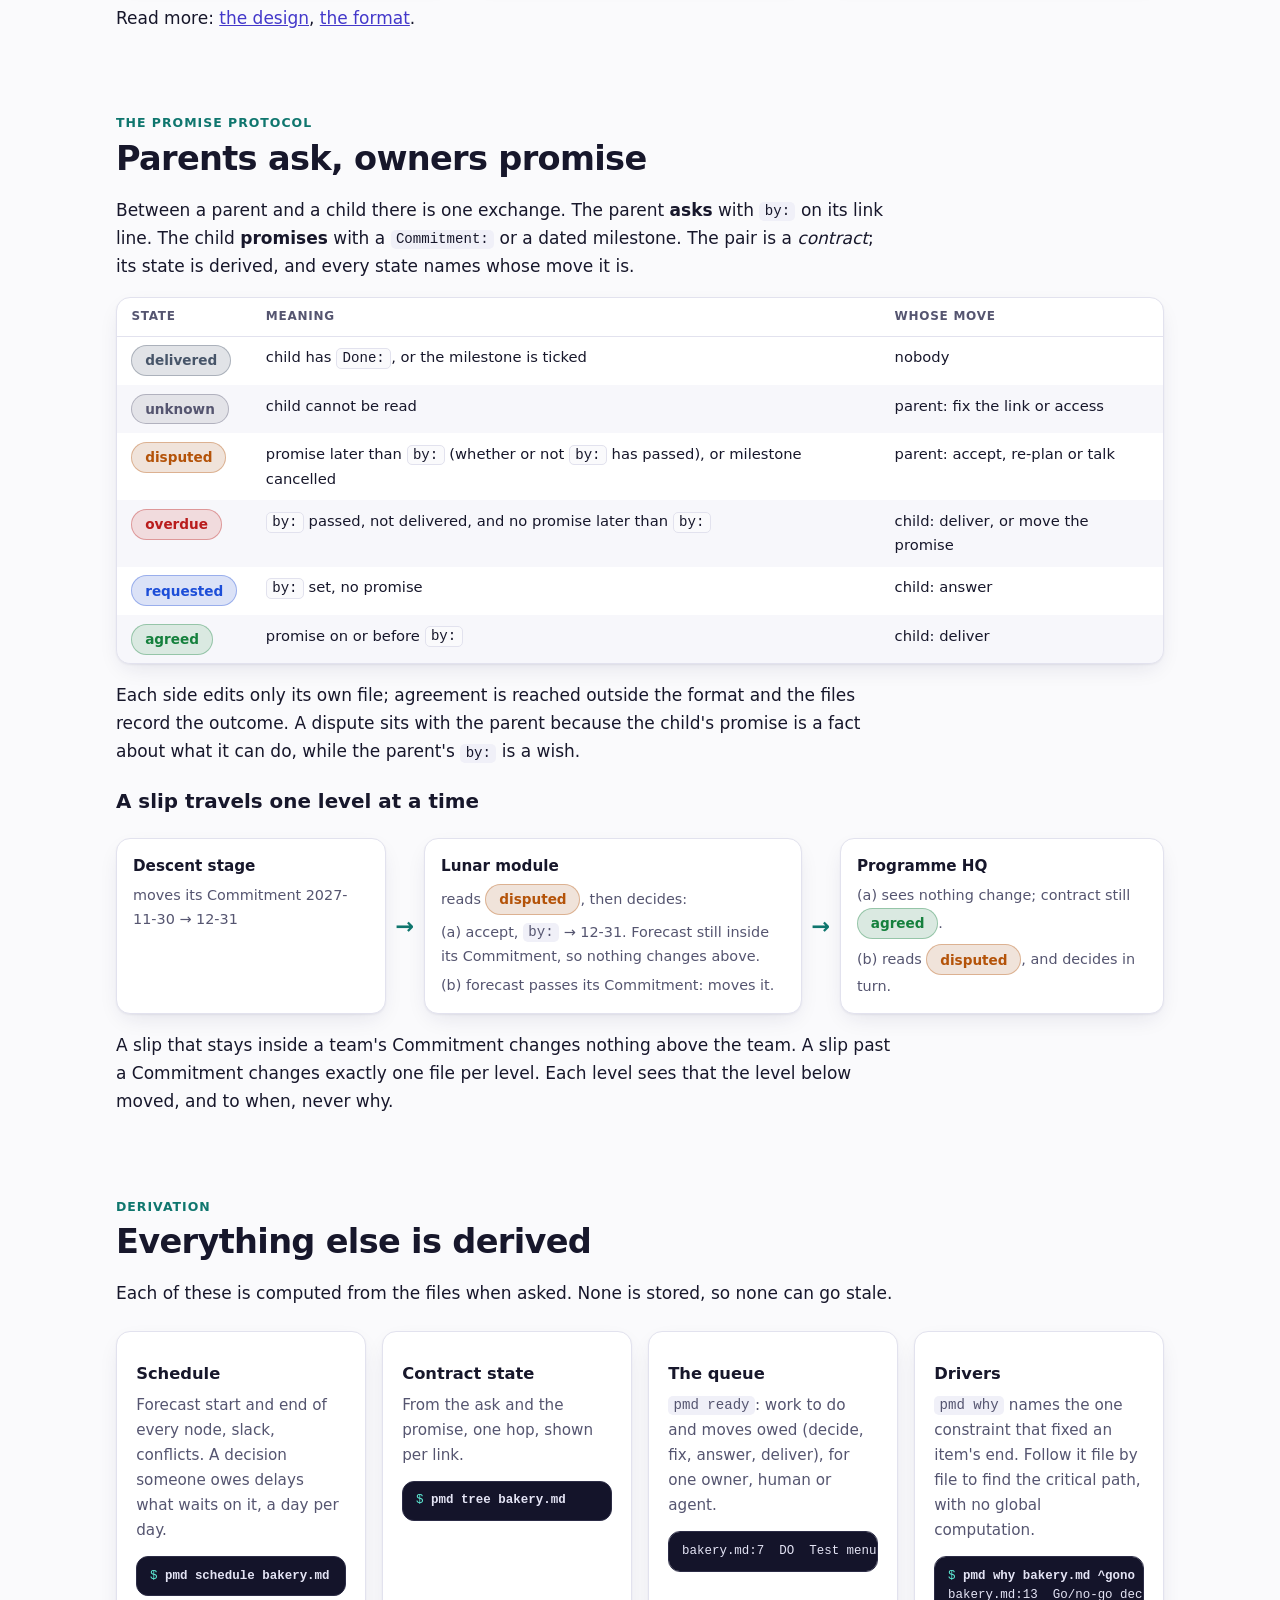
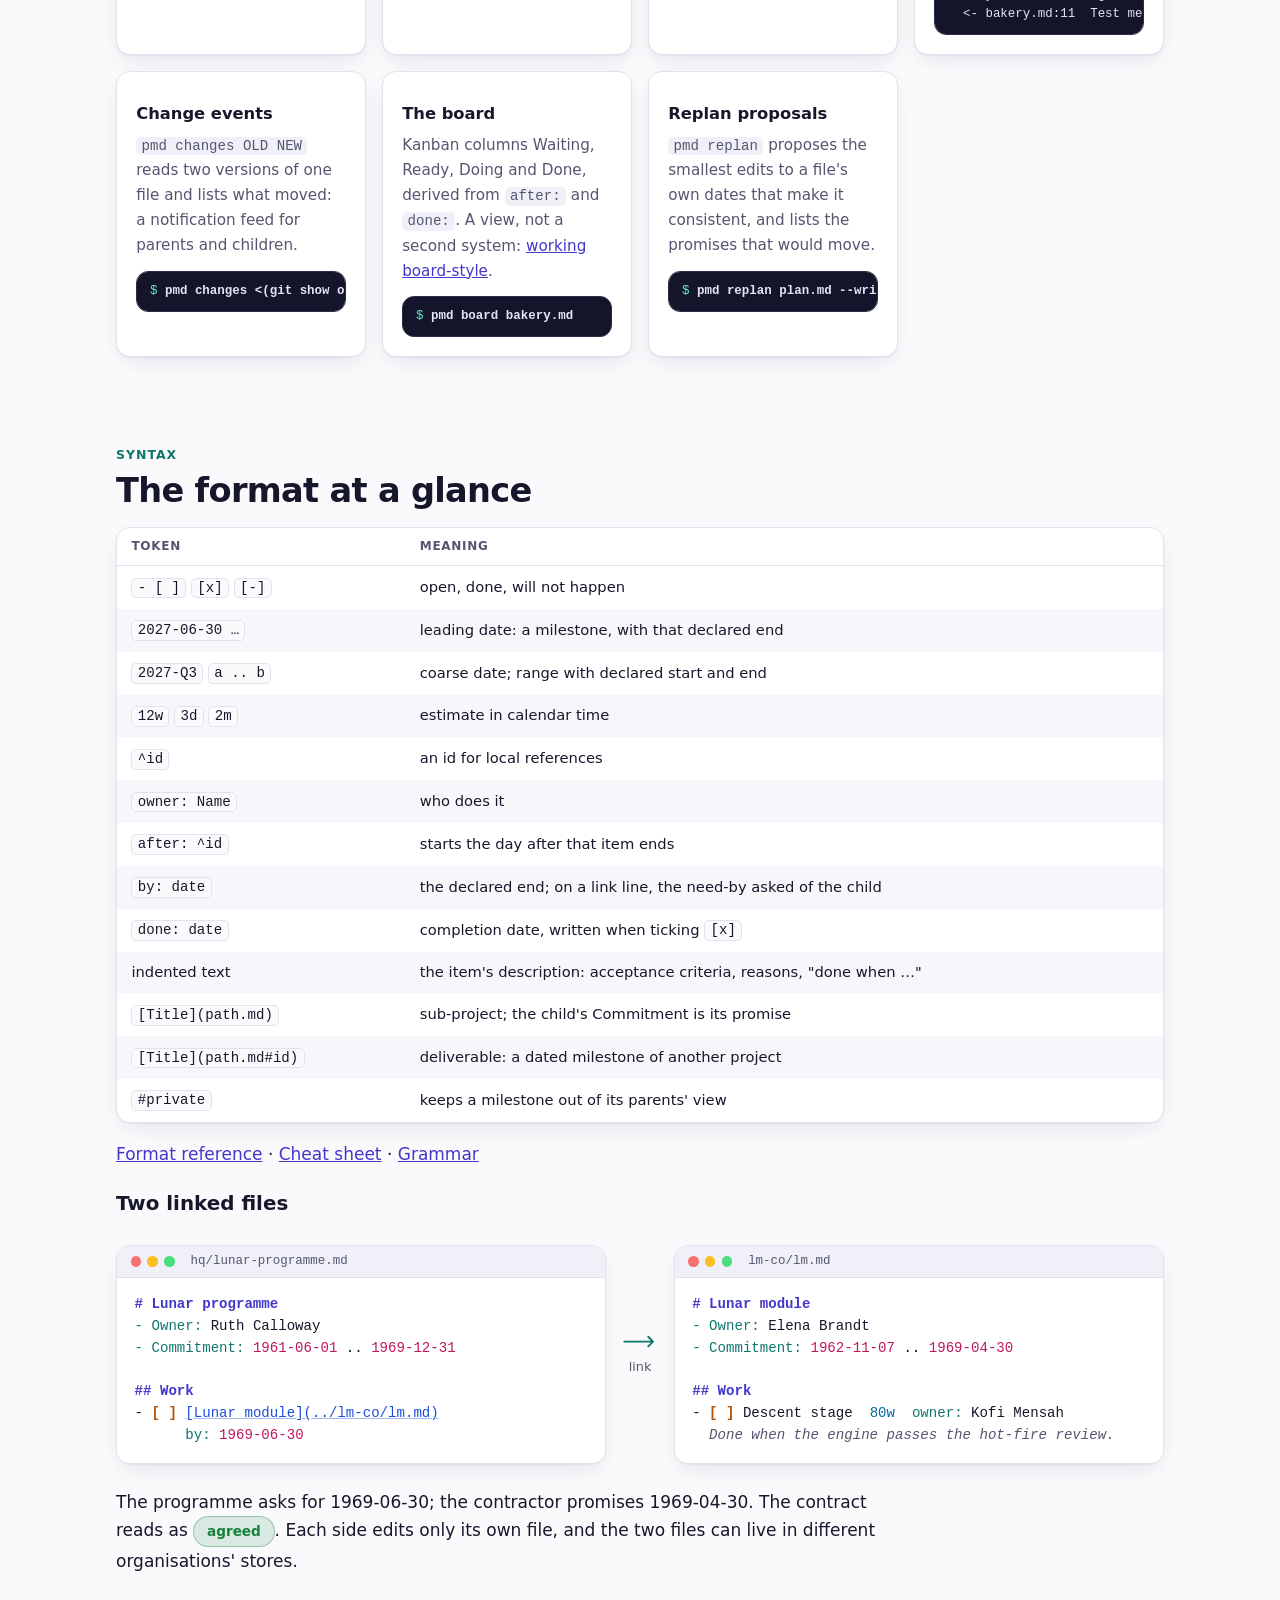
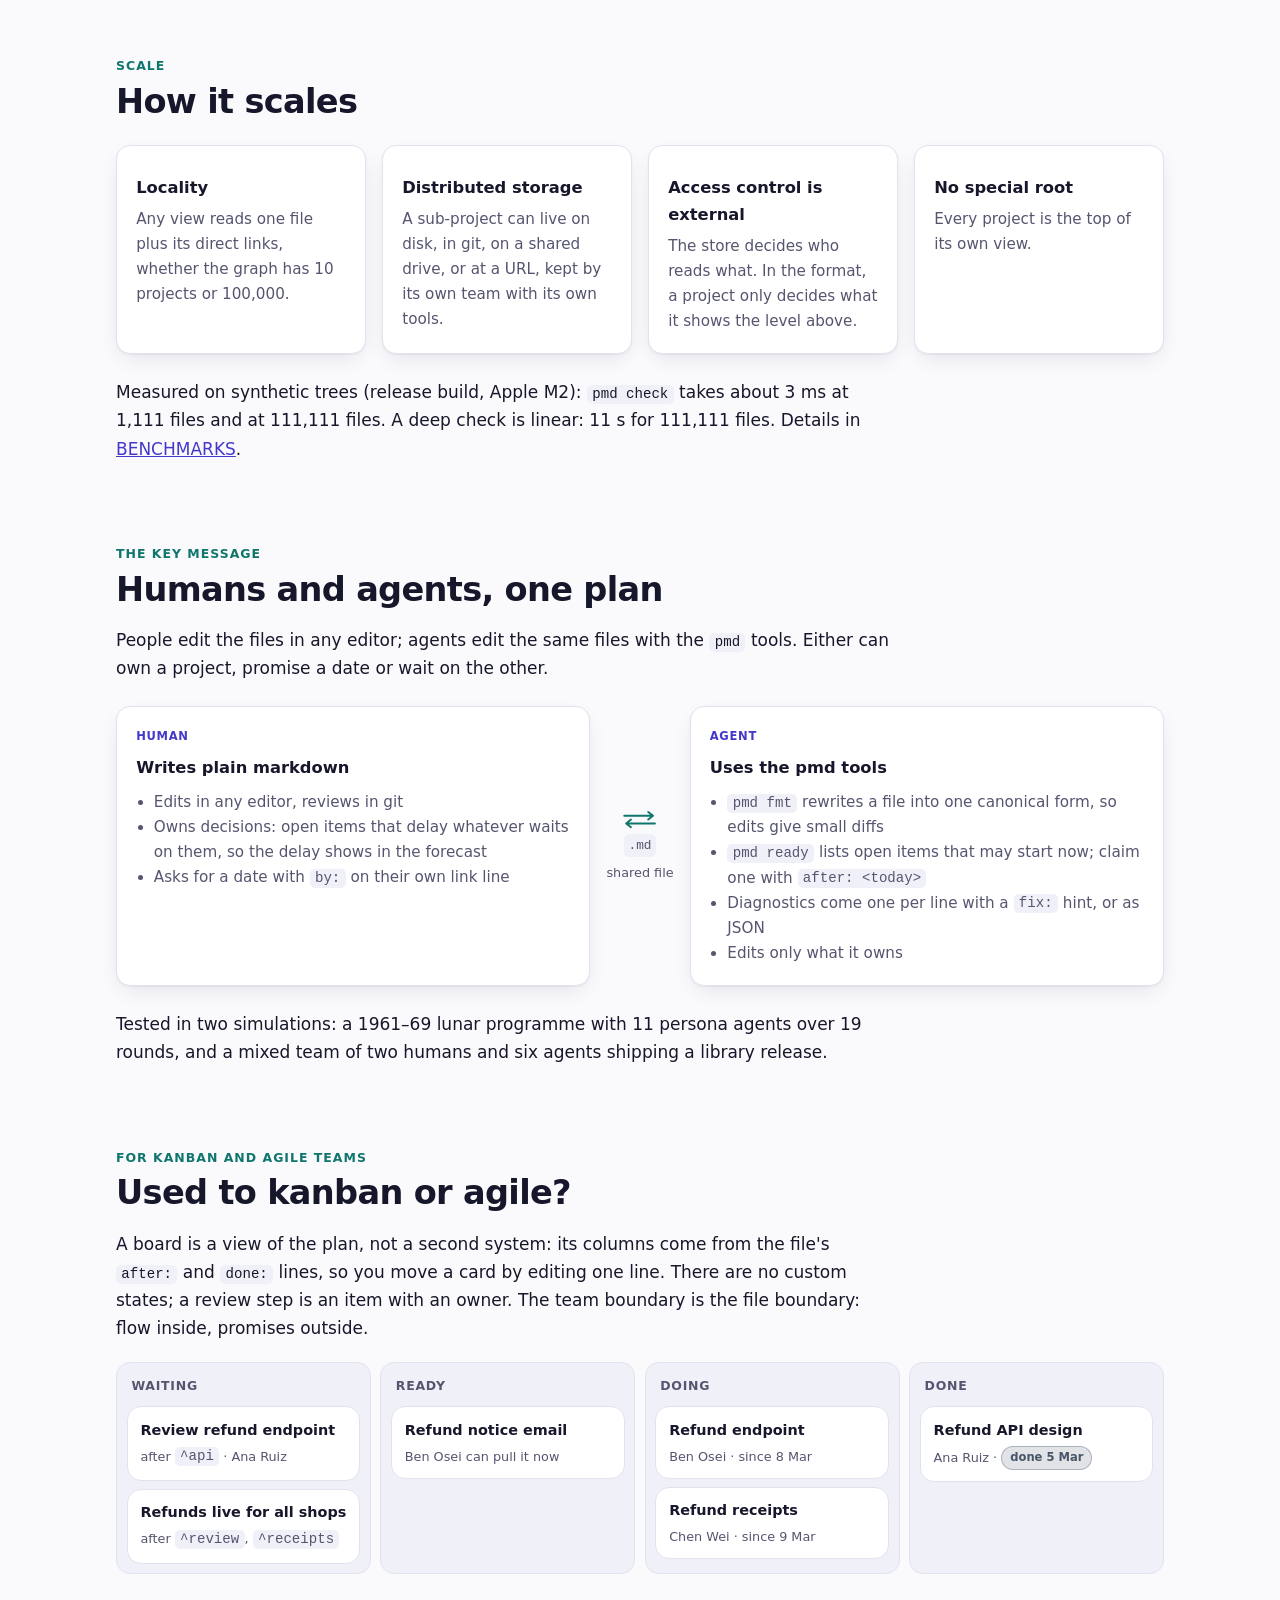
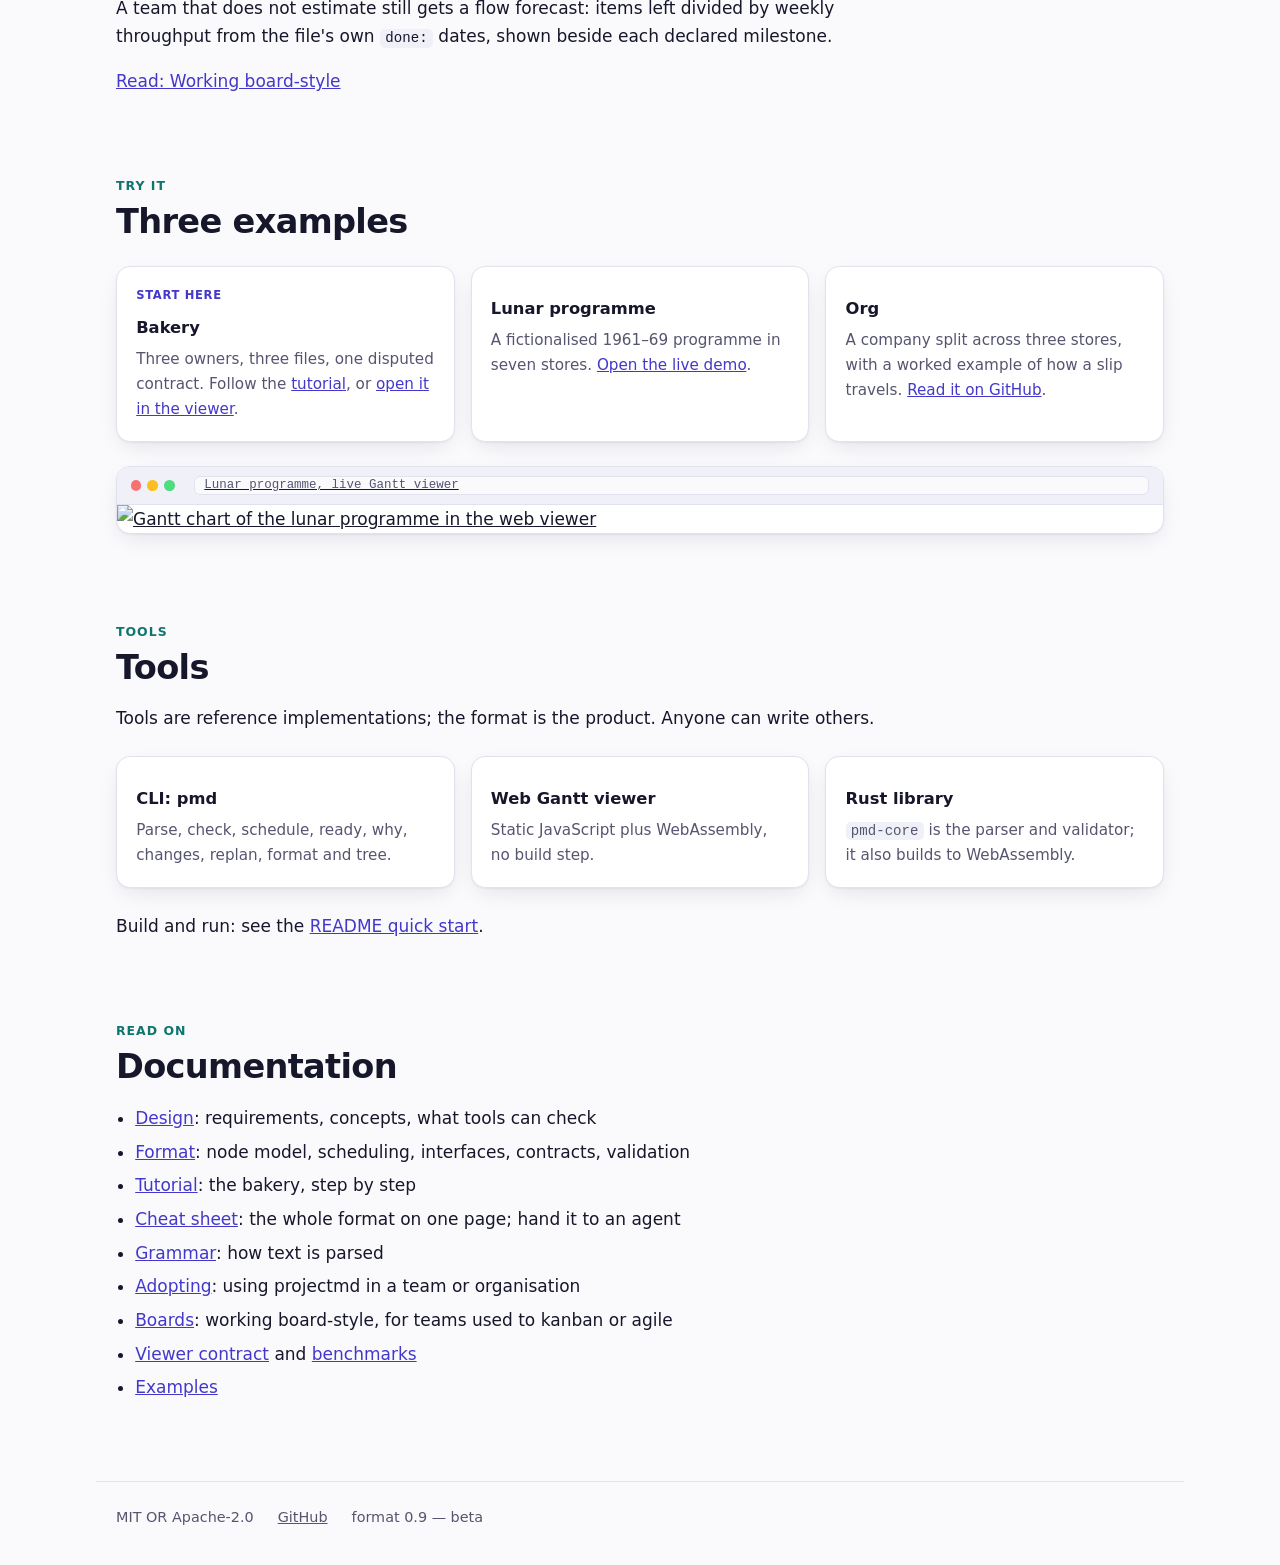
==== commit 58e03630: "Format 0.9 beta: promise protocol, consolidated spec, conformance suite Design and format - Three la" ====
--- a/site/index.html
+++ b/site/index.html
@@ -9,7 +9,7 @@
 <link rel="stylesheet" href="style.css">
 </head>
 <body>
-<nav class="top" aria-label="Site"><a href="index.html" class="home" aria-current="page"><svg viewBox="0 0 32 32" aria-hidden="true"><rect width="32" height="32" rx="8" fill="#4338ca"/><path d="M7 11.5l2.5 2.5L14 8.5" fill="none" stroke="#fff" stroke-width="2.4" stroke-linecap="round" stroke-linejoin="round"/><rect x="17" y="8" width="9" height="4.5" rx="2.2" fill="#5eead4"/><rect x="8" y="18.5" width="16" height="4.5" rx="2.2" fill="#fff"/></svg>projectmd</a><a href="design.html">Design</a><a href="format.html">Format</a><a href="cheatsheet.html">Cheat sheet</a><a href="grammar.html">Grammar</a><a href="viewer/?root=examples/lunar/hq/lunar-programme.md&amp;today=1967-11-15">Live demo</a><a href="https://github.com/pschella/projectmd">GitHub</a></nav>
+<nav class="top" aria-label="Site"><a href="index.html" class="home" aria-current="page"><svg viewBox="0 0 32 32" aria-hidden="true"><rect width="32" height="32" rx="8" fill="#4338ca"/><path d="M7 11.5l2.5 2.5L14 8.5" fill="none" stroke="#fff" stroke-width="2.4" stroke-linecap="round" stroke-linejoin="round"/><rect x="17" y="8" width="9" height="4.5" rx="2.2" fill="#5eead4"/><rect x="8" y="18.5" width="16" height="4.5" rx="2.2" fill="#fff"/></svg>projectmd</a><a href="design.html">Design</a><a href="format.html">Format</a><a href="tutorial.html">Tutorial</a><a href="boards.html">Boards</a><a href="cheatsheet.html">Cheat sheet</a><a href="grammar.html">Grammar</a><a href="adopting.html">Adopting</a><a href="viewer/?root=examples/lunar/hq/lunar-programme.md&amp;today=1967-11-15">Live demo</a><a href="https://github.com/pschella/projectmd">GitHub</a></nav>
 <header class="hero"><div class="hero-in">
 <div>
 <h1 class="display">Project plans in <em>plain markdown</em></h1>
@@ -18,6 +18,7 @@
 <div class="cta">
 <a class="btn primary" href="design.html">Read the design</a>
 <a class="btn primary" href="format.html">Read the format</a>
+<a class="btn sec" href="tutorial.html">Tutorial</a>
 <a class="btn sec" href="viewer/?root=examples/lunar/hq/lunar-programme.md&amp;today=1967-11-15">Live demo</a>
 </div>
 </div>
@@ -30,6 +31,7 @@
 ## Work
 - [x] 1963-06-28 Engine concept selected  ^engine
 - [ ] Descent engine design  40w  after: ^engine  owner: Kofi
+  Done when the engine passes the hot-fire review.
 - [ ] 1965-03-31 Design freeze  ^design-freeze
 - [ ] [Landing radar](radar/radar.md)  by: 1965-06-30</code></pre></div>
 </div></header>
@@ -38,40 +40,66 @@
 <section id="problem">
 <p class="eyebrow">Why</p>
 <h2>The problem</h2>
-<p>Large undertakings need many interdependent projects to come together on strict dates, with milestones, decision gates and sign-offs. Different people, teams and companies own the parts, each with their own tools.</p>
-<div class="cards">
-<div class="card"><h3>Ticket trackers</h3><p>Show <em>what</em>, but timelines and cross-team dependencies are bolted on.</p></div>
-<div class="card"><h3>Scheduling tools</h3><p>Show <em>when</em>, but are heavy and centralised: one file, one owner, everyone else gets a PDF.</p></div>
-<div class="card"><h3>Text todo lists</h3><p>Are what people actually write, but they say nothing about time.</p></div>
-</div>
+<p>Large undertakings need many interdependent projects to come together on strict dates. Different people, teams and companies own the parts, each with their own tools. Ticket trackers show <em>what</em> but bolt timelines on; scheduling tools show <em>when</em> but are centralised; text todo lists are what people write, but say nothing about time.</p>
 <p>projectmd keeps the todo list and adds just enough structure to answer: when? what depends on what? who promised what to whom?</p>
 </section>
 
-<section id="agents">
-<p class="eyebrow">The key message</p>
-<h2>Humans and agents, one plan</h2>
-<p>People edit the files in any editor; agents edit the same files with the <code>pmd</code> tools. Either can own a project, promise a date or wait on the other.</p>
-<div class="duo">
-<div class="card"><span class="tag">Human</span><h3>Writes plain markdown</h3><ul><li>Edits in any editor, reviews in git</li><li>Owns decisions: open items that delay whatever waits on them, so the delay shows in the forecast</li><li>Asks for a date with <code>by:</code> on their own link line</li></ul></div>
-<div class="mid"><svg viewBox="0 0 36 20" aria-hidden="true"><path d="M2 6h30m-5-4l5 4-5 4M34 14H4m5-4l-5 4 5 4"/></svg><code>.md</code>shared file</div>
-<div class="card"><span class="tag">Agent</span><h3>Uses the pmd tools</h3><ul><li><code>pmd fmt</code> rewrites a file into one canonical form, so edits give small diffs</li><li><code>pmd ready</code> lists open items that may start now; claim one with <code>after: &lt;today&gt;</code></li><li>Diagnostics come one per line with a <code>fix:</code> hint, or as JSON</li><li>Edits only what it owns</li></ul></div>
-</div>
-<p>Tested in two simulations: a 1961–69 lunar programme with 11 persona agents over 19 rounds, and a mixed team of two humans and six agents shipping a library release.</p>
-</section>
-
-<section id="idea">
-<p class="eyebrow">Concepts</p>
-<h2>The idea</h2>
-<div class="cards">
-<div class="card"><div class="ico"><svg viewBox="0 0 24 24"><rect x="4" y="3" width="16" height="18" rx="2"/><path d="M8 8h8M8 12h8M8 16h5"/></svg></div><h3>Every file is a project</h3><p>Its list items are tasks and milestones. A todo list is already a valid plan.</p></div>
-<div class="card"><div class="ico"><svg viewBox="0 0 24 24"><path d="M10 14a4 4 0 0 0 5.7 0l3-3a4 4 0 0 0-5.7-5.7l-1 1M14 10a4 4 0 0 0-5.7 0l-3 3a4 4 0 0 0 5.7 5.7l1-1"/></svg></div><h3>A link makes a sub-project</h3><p>The linked file can live anywhere a link can point.</p></div>
-<div class="card"><div class="ico"><svg viewBox="0 0 24 24"><path d="M5 12l4 4 10-10"/></svg></div><h3>Owners promise, parents ask</h3><p>A child states a <code>Commitment:</code> and dated milestones. A parent states what it needs with <code>by:</code> on its link.</p></div>
-<div class="card"><div class="ico"><svg viewBox="0 0 24 24"><rect x="3" y="5" width="18" height="16" rx="2"/><path d="M3 10h18M8 3v4M16 3v4"/></svg></div><h3>Only declared dates cross files</h3><p>Forecasts never do. A child that cannot keep its promise moves it, and that move is the signal.</p></div>
-<div class="card"><div class="ico"><svg viewBox="0 0 24 24"><path d="M3 12a9 9 0 0 1 15-6.7L21 8M21 3v5h-5M21 12a9 9 0 0 1-15 6.7L3 16M3 21v-5h5"/></svg></div><h3>Contract states are live</h3><p>Computed from the two files: requested, agreed, disputed, overdue, delivered. Nothing is stored.</p></div>
-<div class="card"><div class="ico"><svg viewBox="0 0 24 24"><path d="M4 20V10M10 20V4M16 20v-8M22 20H2"/></svg></div><h3>Grow gradually</h3><p>To turn a task into a sub-project, replace its title with a link. Nothing else on the line changes.</p></div>
-</div>
-<div class="pills" aria-label="Contract states"><span class="pill s-req">requested</span><span class="pill s-agr">agreed</span><span class="pill s-dis">disputed</span><span class="pill s-ovd">overdue</span><span class="pill s-del">delivered</span></div>
-<p>Read more: <a href="design.html#3-the-idea-in-one-paragraph">the idea</a>, <a href="design.html#4-concepts">concepts</a>, <a href="format.html#9-contracts">contracts</a>.</p>
+<section id="laws">
+<p class="eyebrow">The idea</p>
+<h2>Three laws</h2>
+<p>Every file is a project; a link to another file makes it a sub-project. Three laws shape every other rule, and nothing in the format contradicts them.</p>
+<div class="cards">
+<div class="card"><span class="tag">Ownership</span><h3>Every file has one owner. You write only what you own.</h3><p>Buys: no merge conflicts between owners, and a clear author for every promise.</p></div>
+<div class="card"><span class="tag">Locality</span><h3>Between owners, only declared dates cross a link. Forecasts never do.</h3><p>Buys: privacy (a parent sees promises, not plans) and scale (a view reads a file and its direct links).</p></div>
+<div class="card"><span class="tag">Derivation</span><h3>Nothing is stored that can be computed.</h3><p>Buys: no stored state to go stale or synchronise; any tool, given the files, gets the same answer.</p></div>
+</div>
+<p>Read more: <a href="design.html">the design</a>, <a href="format.html">the format</a>.</p>
+</section>
+
+<section id="protocol">
+<p class="eyebrow">The promise protocol</p>
+<h2>Parents ask, owners promise</h2>
+<p>Between a parent and a child there is one exchange. The parent <strong>asks</strong> with <code>by:</code> on its link line. The child <strong>promises</strong> with a <code>Commitment:</code> or a dated milestone. The pair is a <em>contract</em>; its state is derived, and every state names whose move it is.</p>
+<div class="tablewrap">
+<table>
+<thead><tr><th>State</th><th>Meaning</th><th>Whose move</th></tr></thead>
+<tbody>
+<tr><td><span class="pill s-del">delivered</span></td><td>child has <code>Done:</code>, or the milestone is ticked</td><td>nobody</td></tr>
+<tr><td><span class="pill s-unk">unknown</span></td><td>child cannot be read</td><td>parent: fix the link or access</td></tr>
+<tr><td><span class="pill s-dis">disputed</span></td><td>promise later than <code>by:</code> (whether or not <code>by:</code> has passed), or milestone cancelled</td><td>parent: accept, re-plan or talk</td></tr>
+<tr><td><span class="pill s-ovd">overdue</span></td><td><code>by:</code> passed, not delivered, and no promise later than <code>by:</code></td><td>child: deliver, or move the promise</td></tr>
+<tr><td><span class="pill s-req">requested</span></td><td><code>by:</code> set, no promise</td><td>child: answer</td></tr>
+<tr><td><span class="pill s-agr">agreed</span></td><td>promise on or before <code>by:</code></td><td>child: deliver</td></tr>
+</tbody>
+</table>
+</div>
+<p>Each side edits only its own file; agreement is reached outside the format and the files record the outcome. A dispute sits with the parent because the child's promise is a fact about what it can do, while the parent's <code>by:</code> is a wish.</p>
+<h3>A slip travels one level at a time</h3>
+<div class="steps" role="group" aria-label="A slip travelling up from the descent stage to the lunar module and programme HQ">
+<div class="lane"><b>Descent stage</b><span>moves its Commitment 2027-11-30 → 12-31</span></div>
+<div class="arr" aria-hidden="true">→</div>
+<div class="lane"><b>Lunar module</b><span>reads <span class="pill s-dis">disputed</span>, then decides:</span><span>(a) accept, <code>by:</code> → 12-31. Forecast still inside its Commitment, so nothing changes above.</span><span>(b) forecast passes its Commitment: moves it.</span></div>
+<div class="arr" aria-hidden="true">→</div>
+<div class="lane"><b>Programme HQ</b><span>(a) sees nothing change; contract still <span class="pill s-agr">agreed</span>.</span><span>(b) reads <span class="pill s-dis">disputed</span>, and decides in turn.</span></div>
+</div>
+<p>A slip that stays inside a team's Commitment changes nothing above the team. A slip past a Commitment changes exactly one file per level. Each level sees that the level below moved, and to when, never why.</p>
+</section>
+
+<section id="derived">
+<p class="eyebrow">Derivation</p>
+<h2>Everything else is derived</h2>
+<p>Each of these is computed from the files when asked. None is stored, so none can go stale.</p>
+<div class="cards">
+<div class="card"><h3>Schedule</h3><p>Forecast start and end of every node, slack, conflicts. A decision someone owes delays what waits on it, a day per day.</p><pre class="snip"><code>pmd schedule bakery.md</code></pre></div>
+<div class="card"><h3>Contract state</h3><p>From the ask and the promise, one hop, shown per link.</p><pre class="snip"><code>pmd tree bakery.md</code></pre></div>
+<div class="card"><h3>The queue</h3><p><code>pmd ready</code>: work to do and moves owed (decide, fix, answer, deliver), for one owner, human or agent.</p><pre class="snip"><code>bakery.md:7  DO  Test menu  owner: Noor Haddad  due: 2027-03-14</code></pre></div>
+<div class="card"><h3>Drivers</h3><p><code>pmd why</code> names the one constraint that fixed an item's end. Follow it file by file to find the critical path, with no global computation.</p><pre class="snip"><code>pmd why bakery.md ^gono --deep
+bakery.md:13  Go/no-go decision  forecast 2027-05-18
+  &lt;- bakery.md:11  Test menu  2027-05-18</code></pre></div>
+<div class="card"><h3>Change events</h3><p><code>pmd changes OLD NEW</code> reads two versions of one file and lists what moved: a notification feed for parents and children.</p><pre class="snip"><code>pmd changes &lt;(git show origin/main:plan.md) plan.md</code></pre></div>
+<div class="card"><h3>The board</h3><p>Kanban columns Waiting, Ready, Doing and Done, derived from <code>after:</code> and <code>done:</code>. A view, not a second system: <a href="boards.html">working board-style</a>.</p><pre class="snip"><code>pmd board bakery.md</code></pre></div>
+<div class="card"><h3>Replan proposals</h3><p><code>pmd replan</code> proposes the smallest edits to a file's own dates that make it consistent, and lists the promises that would move.</p><pre class="snip"><code>pmd replan plan.md --write</code></pre></div>
+</div>
 </section>
 
 <section id="format">
@@ -90,6 +118,7 @@
 <tr><td><code>after: ^id</code></td><td>starts the day after that item ends</td></tr>
 <tr><td><code>by: date</code></td><td>the declared end; on a link line, the need-by asked of the child</td></tr>
 <tr><td><code>done: date</code></td><td>completion date, written when ticking <code>[x]</code></td></tr>
+<tr><td>indented text</td><td>the item's description: acceptance criteria, reasons, "done when …"</td></tr>
 <tr><td><code>[Title](path.md)</code></td><td>sub-project; the child's Commitment is its promise</td></tr>
 <tr><td><code>[Title](path.md#id)</code></td><td>deliverable: a dated milestone of another project</td></tr>
 <tr><td><code>#private</code></td><td>keeps a milestone out of its parents' view</td></tr>
@@ -114,7 +143,8 @@
 - Commitment: 1962-11-07 .. 1969-04-30
 
 ## Work
-- [ ] Descent stage  80w  owner: Kofi Mensah</code></pre></div>
+- [ ] Descent stage  80w  owner: Kofi Mensah
+  Done when the engine passes the hot-fire review.</code></pre></div>
 </div>
 <p>The programme asks for 1969-06-30; the contractor promises 1969-04-30. The contract reads as <span class="pill s-agr">agreed</span>. Each side edits only its own file, and the two files can live in different organisations' stores.</p>
 </section>
@@ -131,11 +161,51 @@
 <p>Measured on synthetic trees (release build, Apple M2): <code>pmd check</code> takes about 3 ms at 1,111 files and at 111,111 files. A deep check is linear: 11 s for 111,111 files. Details in <a href="https://github.com/pschella/projectmd/blob/main/docs/BENCHMARKS.md">BENCHMARKS</a>.</p>
 </section>
 
-<section id="demo">
-<p class="eyebrow">Demo</p>
-<h2>See it live</h2>
+<section id="agents">
+<p class="eyebrow">The key message</p>
+<h2>Humans and agents, one plan</h2>
+<p>People edit the files in any editor; agents edit the same files with the <code>pmd</code> tools. Either can own a project, promise a date or wait on the other.</p>
+<div class="duo">
+<div class="card"><span class="tag">Human</span><h3>Writes plain markdown</h3><ul><li>Edits in any editor, reviews in git</li><li>Owns decisions: open items that delay whatever waits on them, so the delay shows in the forecast</li><li>Asks for a date with <code>by:</code> on their own link line</li></ul></div>
+<div class="mid"><svg viewBox="0 0 36 20" aria-hidden="true"><path d="M2 6h30m-5-4l5 4-5 4M34 14H4m5-4l-5 4 5 4"/></svg><code>.md</code>shared file</div>
+<div class="card"><span class="tag">Agent</span><h3>Uses the pmd tools</h3><ul><li><code>pmd fmt</code> rewrites a file into one canonical form, so edits give small diffs</li><li><code>pmd ready</code> lists open items that may start now; claim one with <code>after: &lt;today&gt;</code></li><li>Diagnostics come one per line with a <code>fix:</code> hint, or as JSON</li><li>Edits only what it owns</li></ul></div>
+</div>
+<p>Tested in two simulations: a 1961–69 lunar programme with 11 persona agents over 19 rounds, and a mixed team of two humans and six agents shipping a library release.</p>
+</section>
+
+<section id="kanban">
+<p class="eyebrow">For kanban and agile teams</p>
+<h2>Used to kanban or agile?</h2>
+<p>A board is a view of the plan, not a second system: its columns come from the file's <code>after:</code> and <code>done:</code> lines, so you move a card by editing one line. There are no custom states; a review step is an item with an owner. The team boundary is the file boundary: flow inside, promises outside.</p>
+<div class="kan" role="group" aria-label="Example board: four columns">
+<div class="col"><h3>Waiting</h3>
+<div class="card"><h3>Review refund endpoint</h3><p>after <code>^api</code> · Ana Ruiz</p></div>
+<div class="card"><h3>Refunds live for all shops</h3><p>after <code>^review</code>, <code>^receipts</code></p></div>
+</div>
+<div class="col"><h3>Ready</h3>
+<div class="card"><h3>Refund notice email</h3><p>Ben Osei can pull it now</p></div>
+</div>
+<div class="col"><h3>Doing</h3>
+<div class="card"><h3>Refund endpoint</h3><p>Ben Osei · since 8 Mar</p></div>
+<div class="card"><h3>Refund receipts</h3><p>Chen Wei · since 9 Mar</p></div>
+</div>
+<div class="col"><h3>Done</h3>
+<div class="card"><h3>Refund API design</h3><p>Ana Ruiz · <span class="pill s-del">done 5 Mar</span></p></div>
+</div>
+</div>
+<p>A team that does not estimate still gets a flow forecast: items left divided by weekly throughput from the file's own <code>done:</code> dates, shown beside each declared milestone.</p>
+<p><a href="boards.html">Read: Working board-style</a></p>
+</section>
+
+<section id="try">
+<p class="eyebrow">Try it</p>
+<h2>Three examples</h2>
+<div class="cards">
+<div class="card"><span class="tag">Start here</span><h3>Bakery</h3><p>Three owners, three files, one disputed contract. Follow the <a href="tutorial.html">tutorial</a>, or <a href="viewer/?root=examples/bakery/bakery.md&amp;today=2027-03-01">open it in the viewer</a>.</p></div>
+<div class="card"><h3>Lunar programme</h3><p>A fictionalised 1961–69 programme in seven stores. <a href="viewer/?root=examples/lunar/hq/lunar-programme.md&amp;today=1967-11-15">Open the live demo</a>.</p></div>
+<div class="card"><h3>Org</h3><p>A company split across three stores, with a worked example of how a slip travels. <a href="https://github.com/pschella/projectmd/blob/main/examples/org/README.md">Read it on GitHub</a>.</p></div>
+</div>
 <div class="shot"><a href="viewer/?root=examples/lunar/hq/lunar-programme.md&amp;today=1967-11-15"><div class="win"><div class="win-bar"><i></i><i></i><i></i><span>Lunar programme, live Gantt viewer</span></div><img src="img/gantt.png" alt="Gantt chart of the lunar programme in the web viewer" loading="lazy"></div></a></div>
-<p><a href="viewer/?root=examples/lunar/hq/lunar-programme.md&amp;today=1967-11-15">Open the lunar programme</a> in the web viewer.</p>
 </section>
 
 <section id="tools">
@@ -143,17 +213,10 @@
 <h2>Tools</h2>
 <p>Tools are reference implementations; the format is the product. Anyone can write others.</p>
 <div class="cards">
-<div class="card"><h3>CLI: pmd</h3><p>Parse, check, schedule, list ready work, format and tree.</p></div>
-<div class="card"><h3>Web Gantt viewer</h3><p>Static JavaScript plus WebAssembly, no build step. <a href="viewer/?root=examples/lunar/hq/lunar-programme.md&amp;today=1967-11-15">Open the lunar programme</a>.</p></div>
+<div class="card"><h3>CLI: pmd</h3><p>Parse, check, schedule, ready, why, changes, replan, format and tree.</p></div>
+<div class="card"><h3>Web Gantt viewer</h3><p>Static JavaScript plus WebAssembly, no build step.</p></div>
 <div class="card"><h3>Rust library</h3><p><code>pmd-core</code> is the parser and validator; it also builds to WebAssembly.</p></div>
 </div>
-<div class="win term"><div class="win-bar"><i></i><i></i><i></i><span>pmd</span></div>
-<pre><code>usage: pmd parse FILE
-     | check FILE... [--deep] [--strict] [--today D] [--json]
-     | schedule FILE... [--today D] [--json]
-     | ready FILE... [--deep] [--owner NAME] [--today D] [--json]
-     | fmt FILE... [--check]
-     | tree FILE... [--depth N] [--today D]</code></pre></div>
 <p>Build and run: see the <a href="https://github.com/pschella/projectmd#quick-start">README quick start</a>.</p>
 </section>
 
@@ -163,15 +226,18 @@
 <ul class="plain">
 <li><a href="design.html">Design</a>: requirements, concepts, what tools can check</li>
 <li><a href="format.html">Format</a>: node model, scheduling, interfaces, contracts, validation</li>
+<li><a href="tutorial.html">Tutorial</a>: the bakery, step by step</li>
 <li><a href="cheatsheet.html">Cheat sheet</a>: the whole format on one page; hand it to an agent</li>
 <li><a href="grammar.html">Grammar</a>: how text is parsed</li>
+<li><a href="adopting.html">Adopting</a>: using projectmd in a team or organisation</li>
+<li><a href="boards.html">Boards</a>: working board-style, for teams used to kanban or agile</li>
 <li><a href="https://github.com/pschella/projectmd/blob/main/docs/VIEWER-CONTRACT.md">Viewer contract</a> and <a href="https://github.com/pschella/projectmd/blob/main/docs/BENCHMARKS.md">benchmarks</a></li>
-<li><a href="https://github.com/pschella/projectmd/blob/main/examples/README.md">Examples</a>: a fictionalised lunar programme in seven stores, and a company split across three</li>
+<li><a href="https://github.com/pschella/projectmd/blob/main/examples/README.md">Examples</a></li>
 </ul>
 </section>
 </main>
 <footer>
-<span>MIT OR Apache-2.0</span><a href="https://github.com/pschella/projectmd">GitHub</a><span>format status: draft 0.2</span>
+<span>MIT OR Apache-2.0</span><a href="https://github.com/pschella/projectmd">GitHub</a><span>format 0.9 — beta</span>
 </footer>
 <script src="highlight.js" defer></script>
 </body>
--- a/site/style.css
+++ b/site/style.css
@@ -18,7 +18,7 @@
 pre{background:var(--code);padding:1rem 1.1rem;border-radius:12px;overflow-x:auto;line-height:1.55;border:1px solid var(--line);margin:1rem 0}
 pre code{background:none;padding:0;border-radius:0}
 .t-h{color:var(--t-h);font-weight:700}.t-k{color:var(--t-k)}.t-c{color:var(--t-c);font-weight:700}.t-d{color:var(--t-d)}
-.t-u{color:var(--t-u)}.t-i{color:var(--t-i)}.t-l{color:var(--t-l);text-decoration:underline;text-decoration-color:color-mix(in srgb,var(--t-l) 40%,transparent)}.t-p{color:var(--t-p)}
+.t-u{color:var(--t-u)}.t-i{color:var(--t-i)}.t-l{color:var(--t-l);text-decoration:underline;text-decoration-color:color-mix(in srgb,var(--t-l) 40%,transparent)}.t-p{color:var(--t-p)}.t-g{color:var(--mute);font-style:italic}.t-pr{color:var(--tea);user-select:none}.t-cmd{font-weight:700}
 /* nav */
 nav.top{position:sticky;top:0;z-index:10;display:flex;flex-wrap:wrap;align-items:center;gap:.2rem .3rem;padding:.55rem max(1.25rem,calc((100% - var(--w))/2));background:color-mix(in srgb,var(--bg) 78%,transparent);-webkit-backdrop-filter:blur(14px) saturate(1.4);backdrop-filter:blur(14px) saturate(1.4);border-bottom:1px solid var(--line);font-size:.93rem}
 nav.top a{color:var(--fg);text-decoration:none;padding:.3rem .65rem;border-radius:8px;transition:background .15s,color .15s}
@@ -118,3 +118,26 @@
 /* hero sample fits without scrolling on wide screens; compact nav on phones */
 @media (min-width:56rem){.hero-in{grid-template-columns:.9fr 1.1fr}.hero pre{font-size:.78rem}}
 @media (max-width:40rem){nav.top{font-size:.85rem;gap:0}nav.top a{padding:.25rem .45rem}nav.top a.home{flex-basis:100%}}
+@media (max-width:40rem){nav.top{font-size:.8rem}nav.top a{padding:.2rem .35rem}}
+
+/* ideas sections */
+.s-unk{--c:var(--mute)}
+.card .tag{display:block}
+pre.snip{margin:.8rem 0 0;padding:.6rem .8rem;font-size:.78rem;background:#14142a;color:#e4e4f5;border-color:#2c2c46}
+.card pre.snip code{font-size:.78rem}
+.steps{display:grid;gap:.6rem;grid-template-columns:1fr;margin:1rem 0}
+.steps .lane{background:var(--surf);border:1px solid var(--line);border-radius:14px;padding:.9rem 1rem;box-shadow:var(--shadow);display:flex;flex-direction:column;gap:.35rem;font-size:.9rem;color:var(--mute)}
+.steps .lane b{color:var(--fg);font-size:.95rem}
+.steps .arr{text-align:center;color:var(--tea);font-size:1.4rem;font-weight:700;transform:rotate(90deg);line-height:1}
+@media (min-width:56rem){.steps{grid-template-columns:1fr auto 1.4fr auto 1.2fr;align-items:stretch}.steps .arr{transform:none;align-self:center}}
+.t-pr{color:#5eead4}
+.term .t-pr,.snip .t-pr{color:#5eead4}
+/* mini board (landing page) */
+.kan{display:grid;gap:.6rem;grid-template-columns:repeat(2,minmax(0,1fr));margin:1.25rem 0}
+@media (min-width:46rem){.kan{grid-template-columns:repeat(4,minmax(0,1fr))}}
+.kan .col{background:var(--code);border:1px solid var(--line);border-radius:14px;padding:.6rem;display:flex;flex-direction:column;gap:.5rem;min-width:0}
+.kan .col>h3{margin:.2rem .3rem .1rem;font-size:.78rem;text-transform:uppercase;letter-spacing:.06em;color:var(--mute)}
+.kan .card{padding:.7rem .8rem;box-shadow:none}
+.kan .card h3{font-size:.9rem;margin:0 0 .2rem}
+.kan .card p{font-size:.8rem}
+.kan .card .pill{font-size:.72rem;padding:.1rem .5rem}
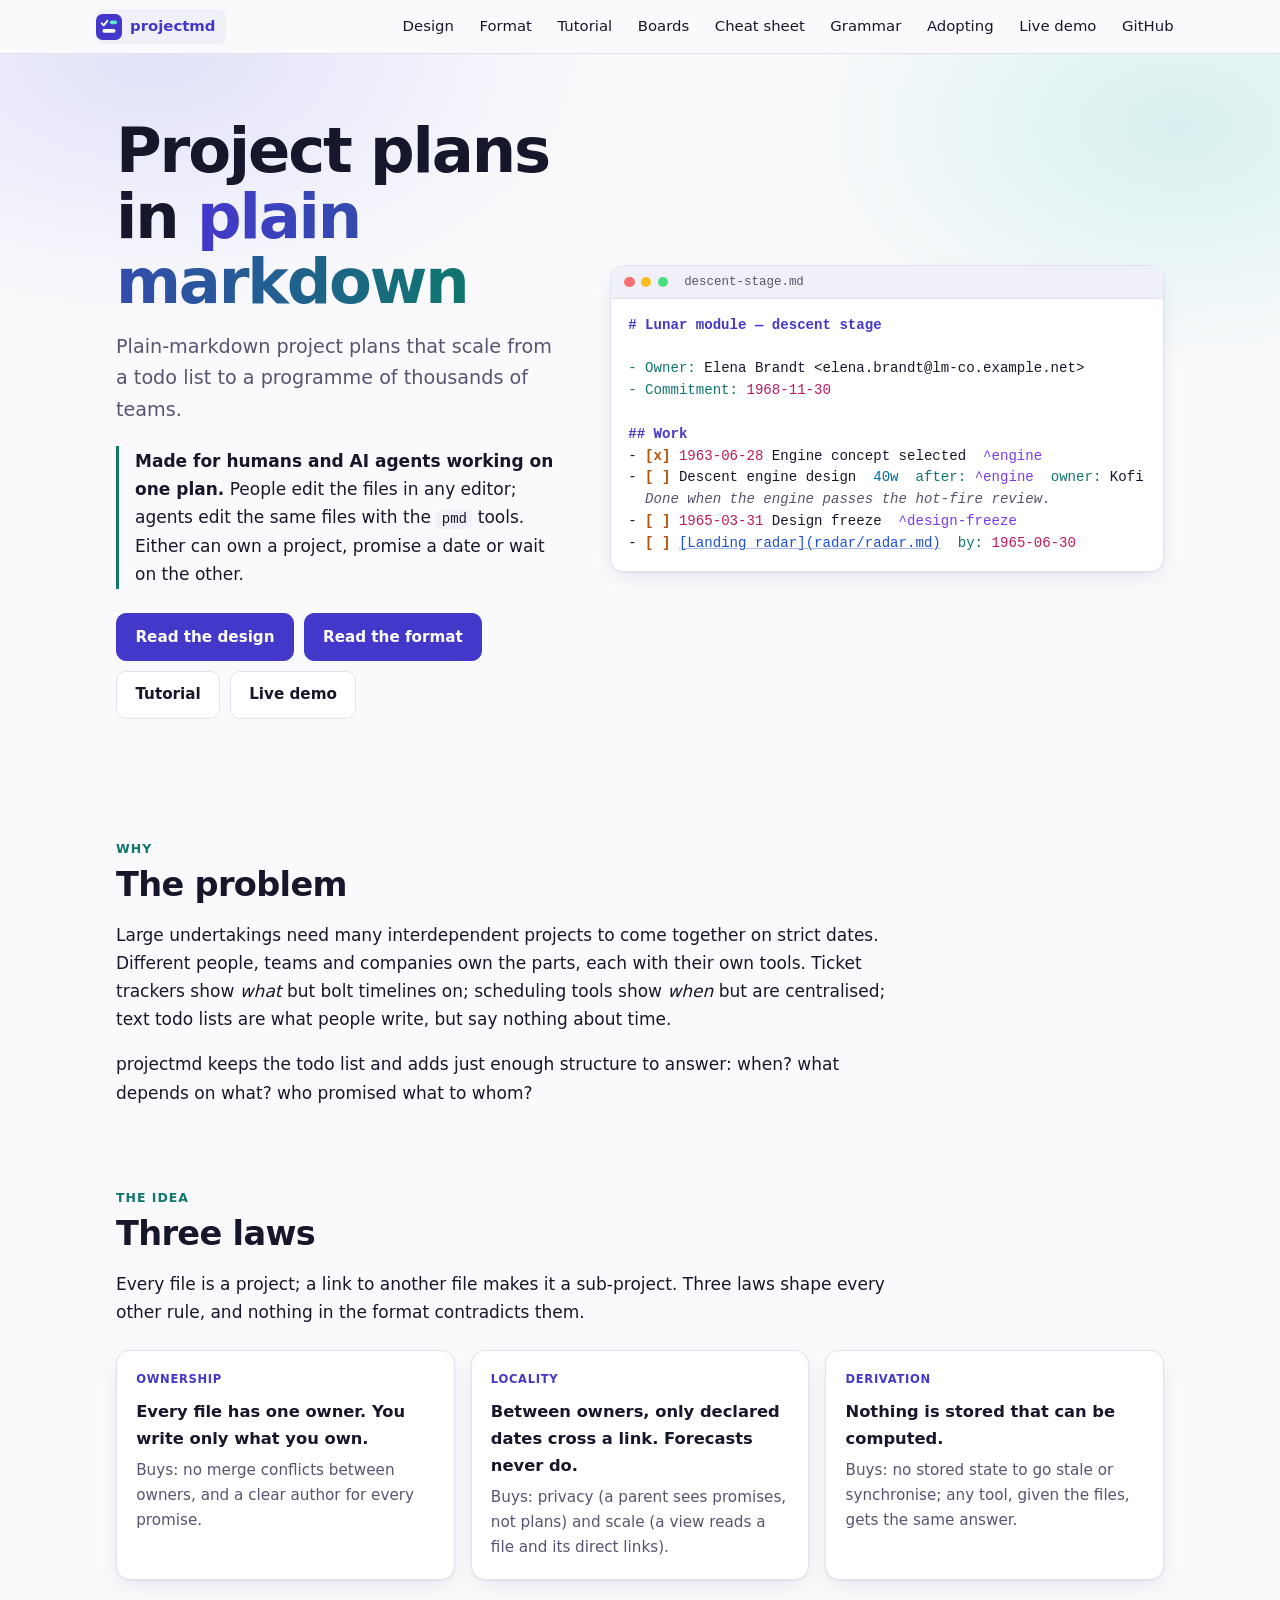
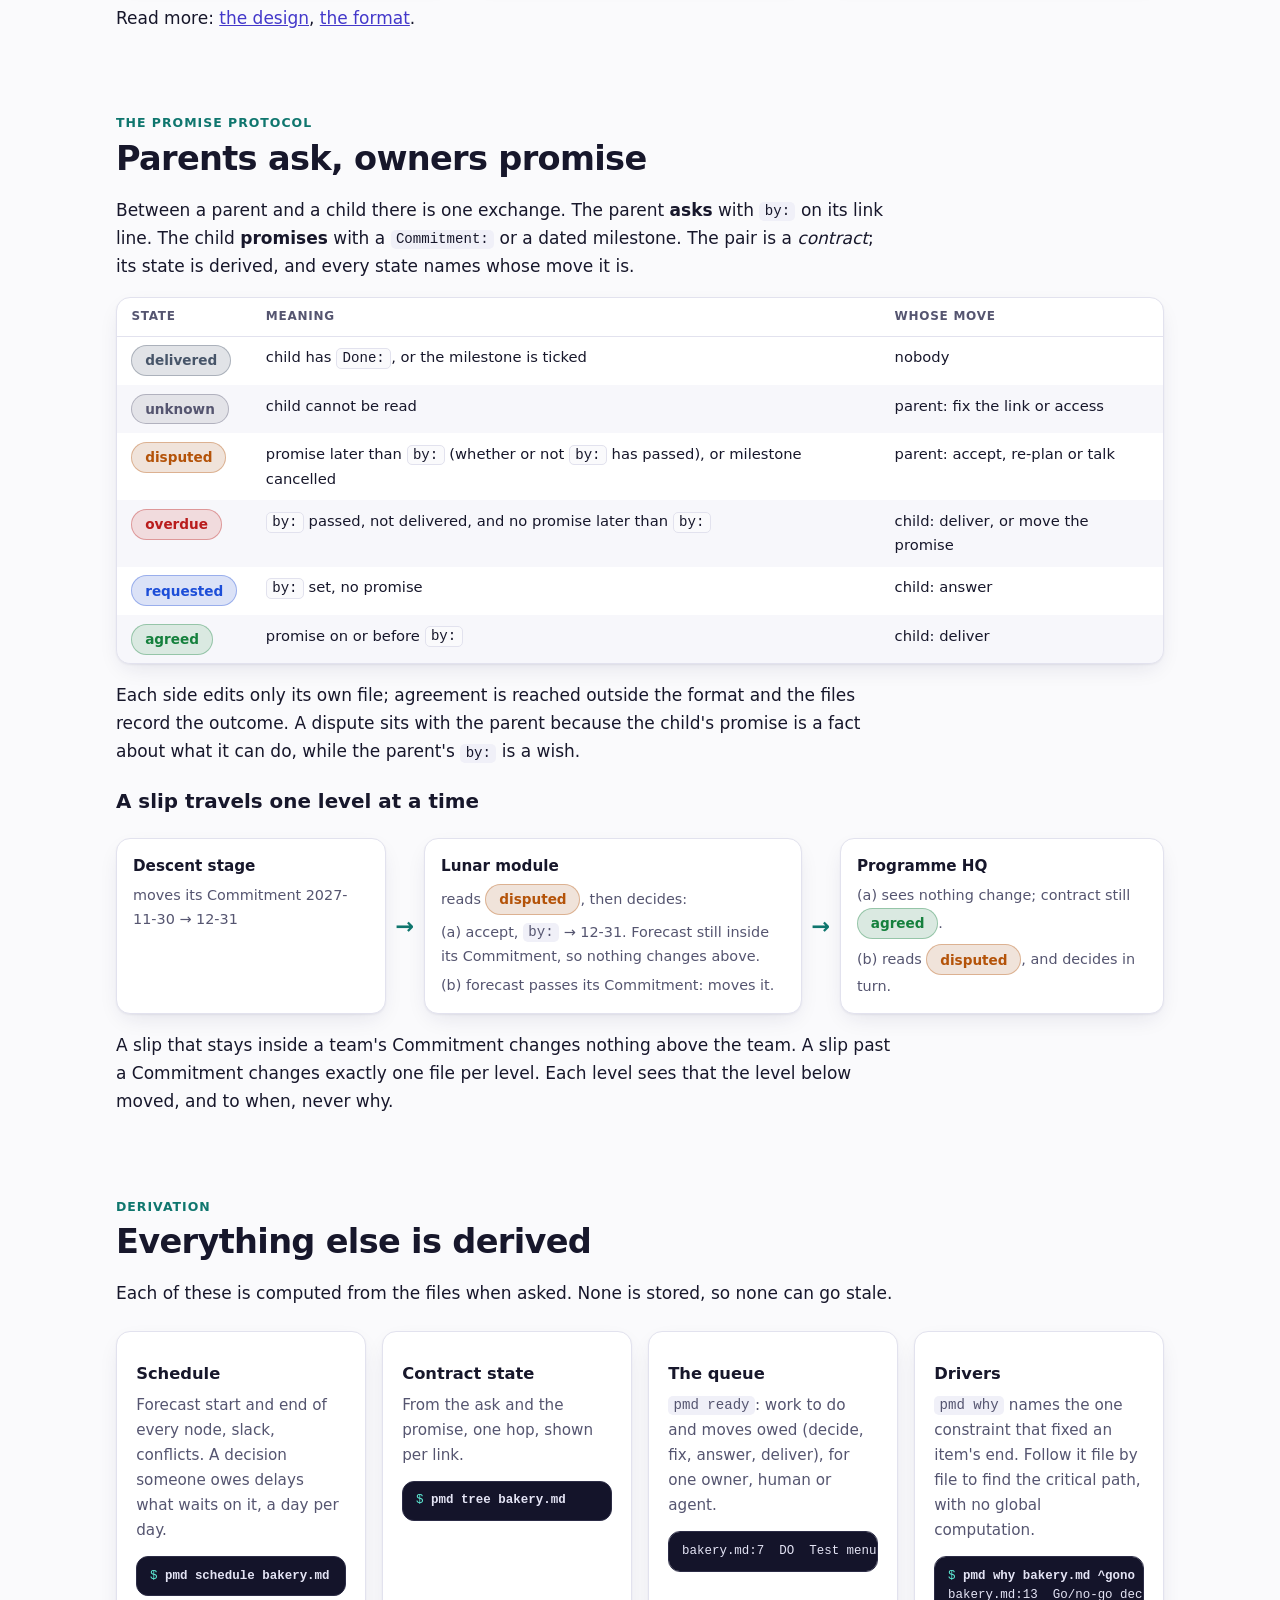
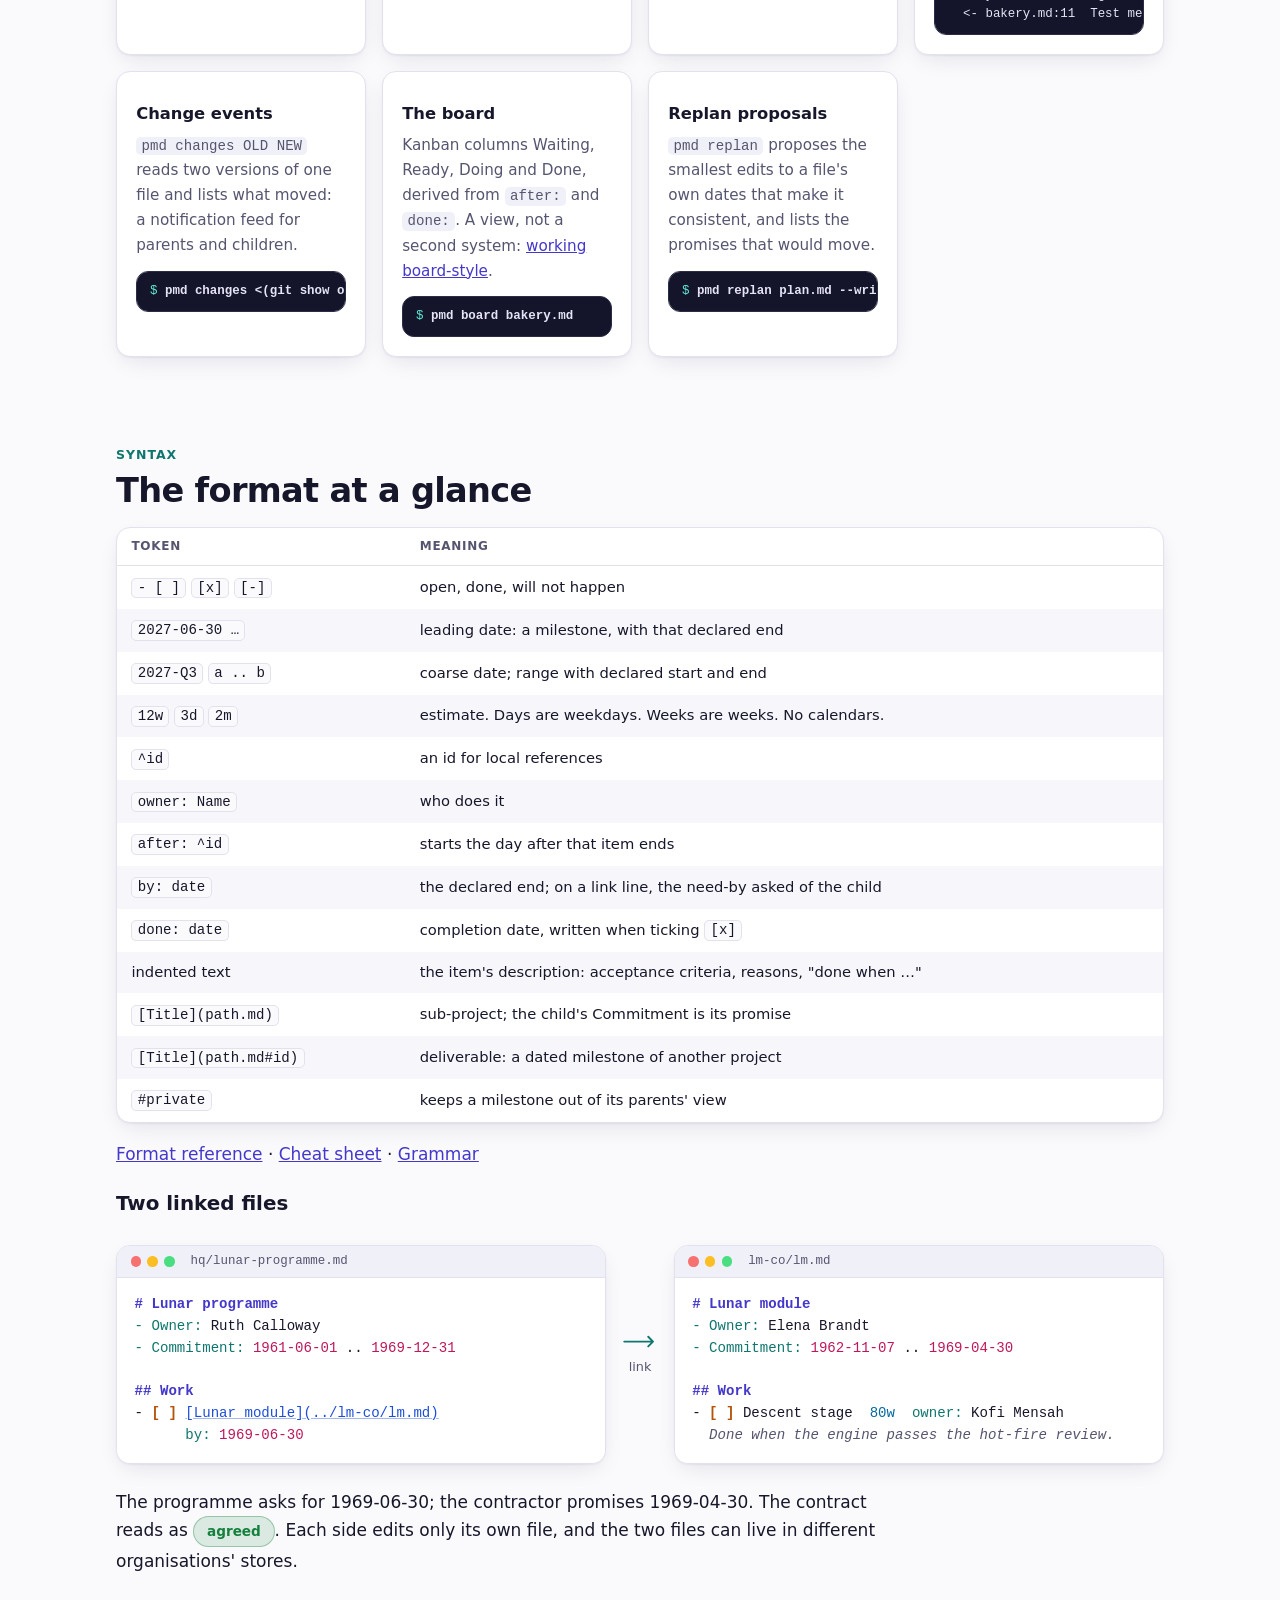
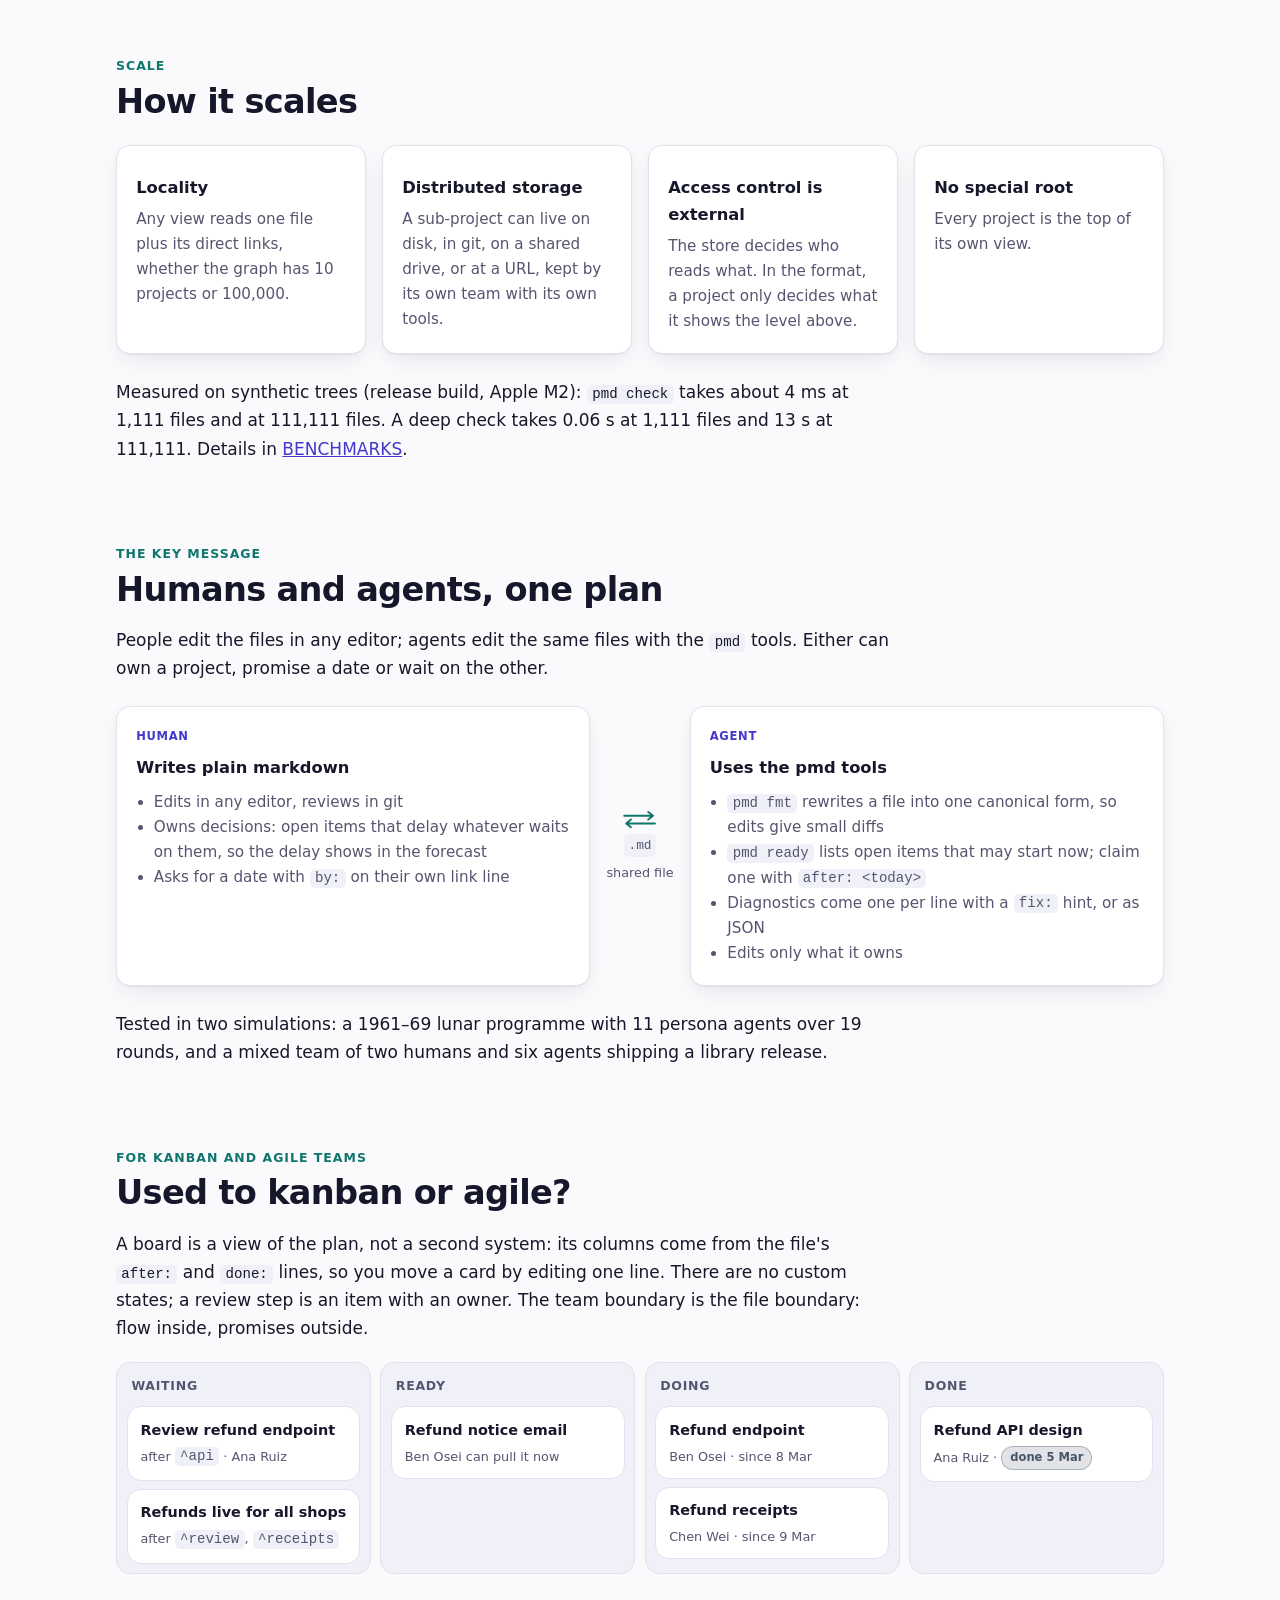
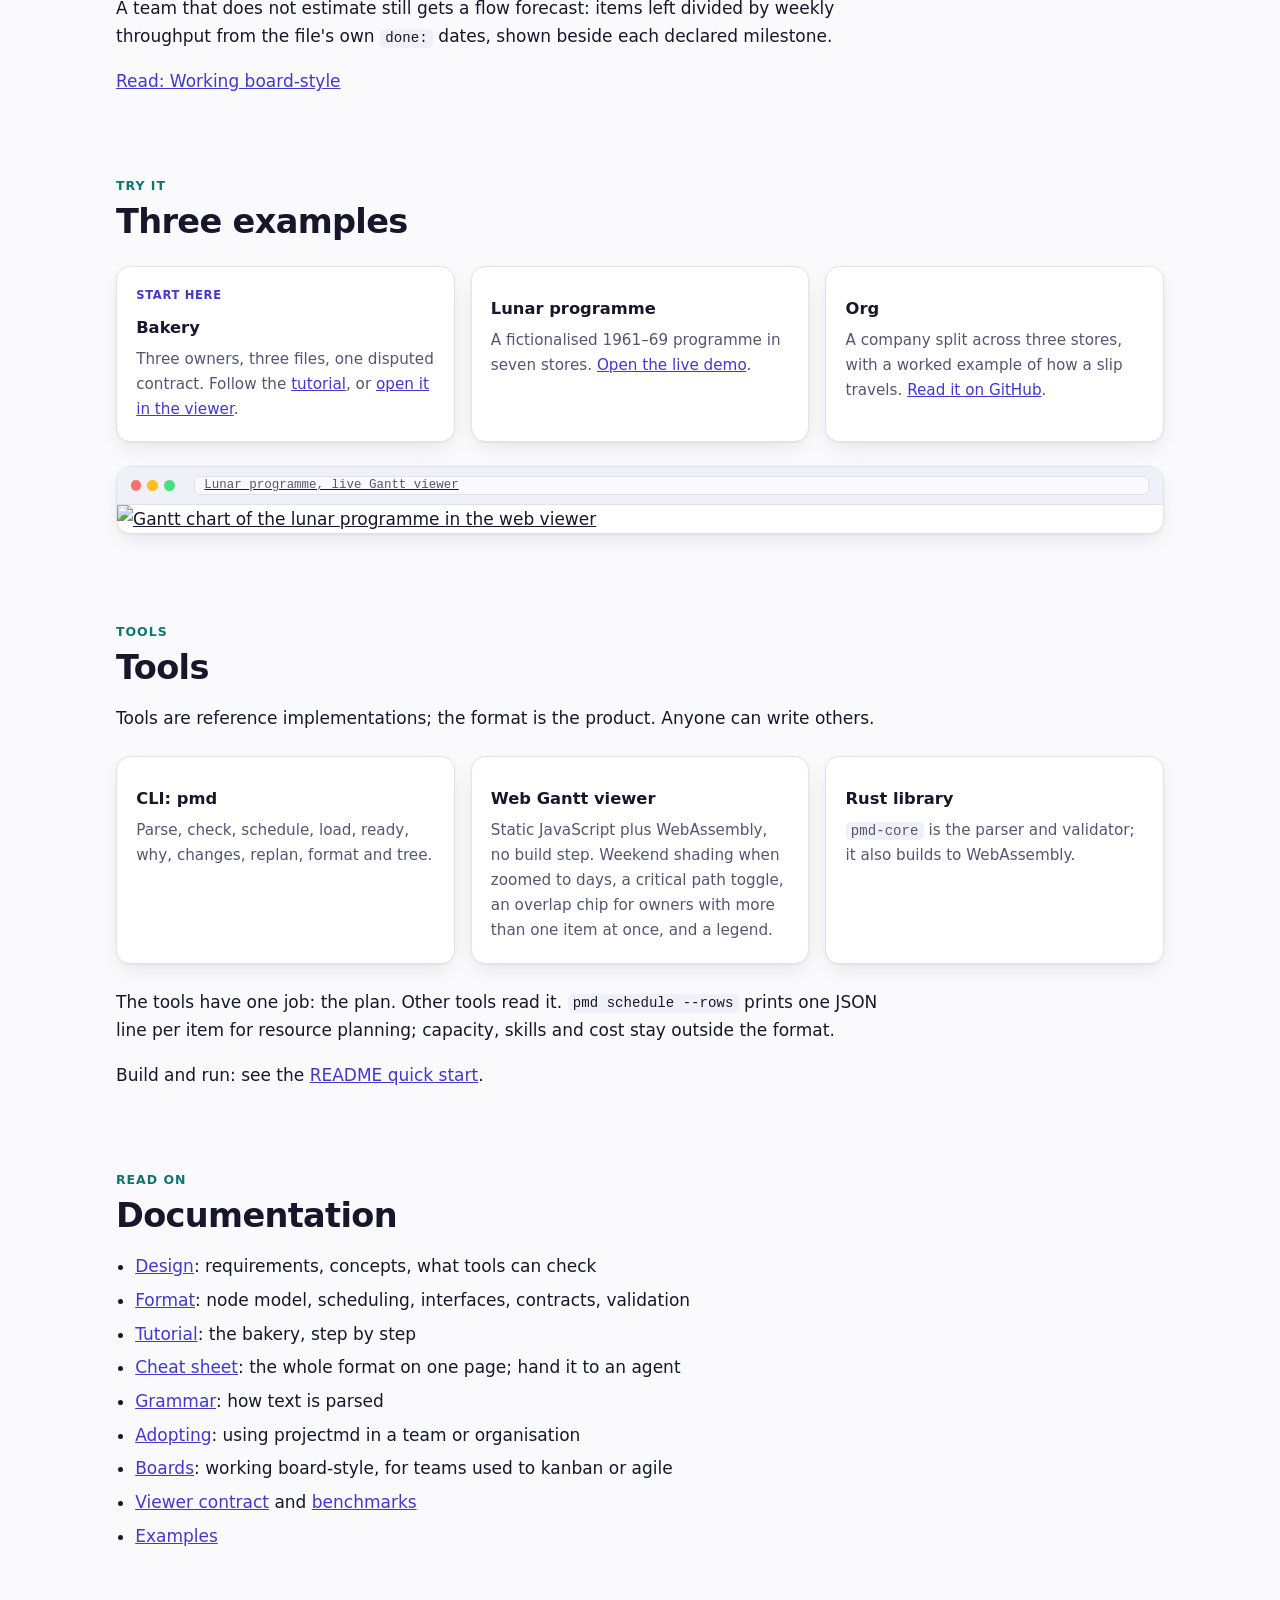
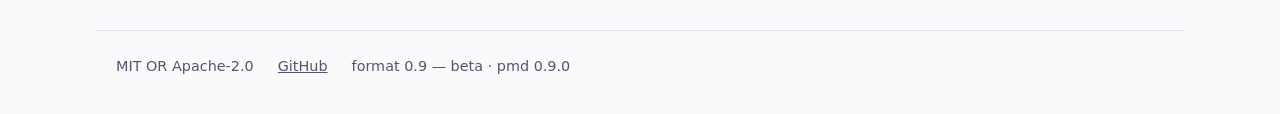
==== commit 201a6a40: "Format 0.9: weekday estimates, export for other tools, viewer critical path - An estimate in days co" ====
--- a/site/index.html
+++ b/site/index.html
@@ -112,7 +112,7 @@
 <tr><td><code>- [ ]</code> <code>[x]</code> <code>[-]</code></td><td>open, done, will not happen</td></tr>
 <tr><td><code>2027-06-30 …</code></td><td>leading date: a milestone, with that declared end</td></tr>
 <tr><td><code>2027-Q3</code> <code>a .. b</code></td><td>coarse date; range with declared start and end</td></tr>
-<tr><td><code>12w</code> <code>3d</code> <code>2m</code></td><td>estimate in calendar time</td></tr>
+<tr><td><code>12w</code> <code>3d</code> <code>2m</code></td><td>estimate. Days are weekdays. Weeks are weeks. No calendars.</td></tr>
 <tr><td><code>^id</code></td><td>an id for local references</td></tr>
 <tr><td><code>owner: Name</code></td><td>who does it</td></tr>
 <tr><td><code>after: ^id</code></td><td>starts the day after that item ends</td></tr>
@@ -158,7 +158,7 @@
 <div class="card"><h3>Access control is external</h3><p>The store decides who reads what. In the format, a project only decides what it shows the level above.</p></div>
 <div class="card"><h3>No special root</h3><p>Every project is the top of its own view.</p></div>
 </div>
-<p>Measured on synthetic trees (release build, Apple M2): <code>pmd check</code> takes about 3 ms at 1,111 files and at 111,111 files. A deep check is linear: 11 s for 111,111 files. Details in <a href="https://github.com/pschella/projectmd/blob/main/docs/BENCHMARKS.md">BENCHMARKS</a>.</p>
+<p>Measured on synthetic trees (release build, Apple M2): <code>pmd check</code> takes about 4 ms at 1,111 files and at 111,111 files. A deep check takes 0.06 s at 1,111 files and 13 s at 111,111. Details in <a href="https://github.com/pschella/projectmd/blob/main/docs/BENCHMARKS.md">BENCHMARKS</a>.</p>
 </section>
 
 <section id="agents">
@@ -213,10 +213,11 @@
 <h2>Tools</h2>
 <p>Tools are reference implementations; the format is the product. Anyone can write others.</p>
 <div class="cards">
-<div class="card"><h3>CLI: pmd</h3><p>Parse, check, schedule, ready, why, changes, replan, format and tree.</p></div>
-<div class="card"><h3>Web Gantt viewer</h3><p>Static JavaScript plus WebAssembly, no build step.</p></div>
+<div class="card"><h3>CLI: pmd</h3><p>Parse, check, schedule, load, ready, why, changes, replan, format and tree.</p></div>
+<div class="card"><h3>Web Gantt viewer</h3><p>Static JavaScript plus WebAssembly, no build step. Weekend shading when zoomed to days, a critical path toggle, an overlap chip for owners with more than one item at once, and a legend.</p></div>
 <div class="card"><h3>Rust library</h3><p><code>pmd-core</code> is the parser and validator; it also builds to WebAssembly.</p></div>
 </div>
+<p>The tools have one job: the plan. Other tools read it. <code>pmd schedule --rows</code> prints one JSON line per item for resource planning; capacity, skills and cost stay outside the format.</p>
 <p>Build and run: see the <a href="https://github.com/pschella/projectmd#quick-start">README quick start</a>.</p>
 </section>
 
@@ -237,7 +238,7 @@
 </section>
 </main>
 <footer>
-<span>MIT OR Apache-2.0</span><a href="https://github.com/pschella/projectmd">GitHub</a><span>format 0.9 — beta</span>
+<span>MIT OR Apache-2.0</span><a href="https://github.com/pschella/projectmd">GitHub</a><span>format 0.9 — beta · pmd 0.9.0</span>
 </footer>
 <script src="highlight.js" defer></script>
 </body>
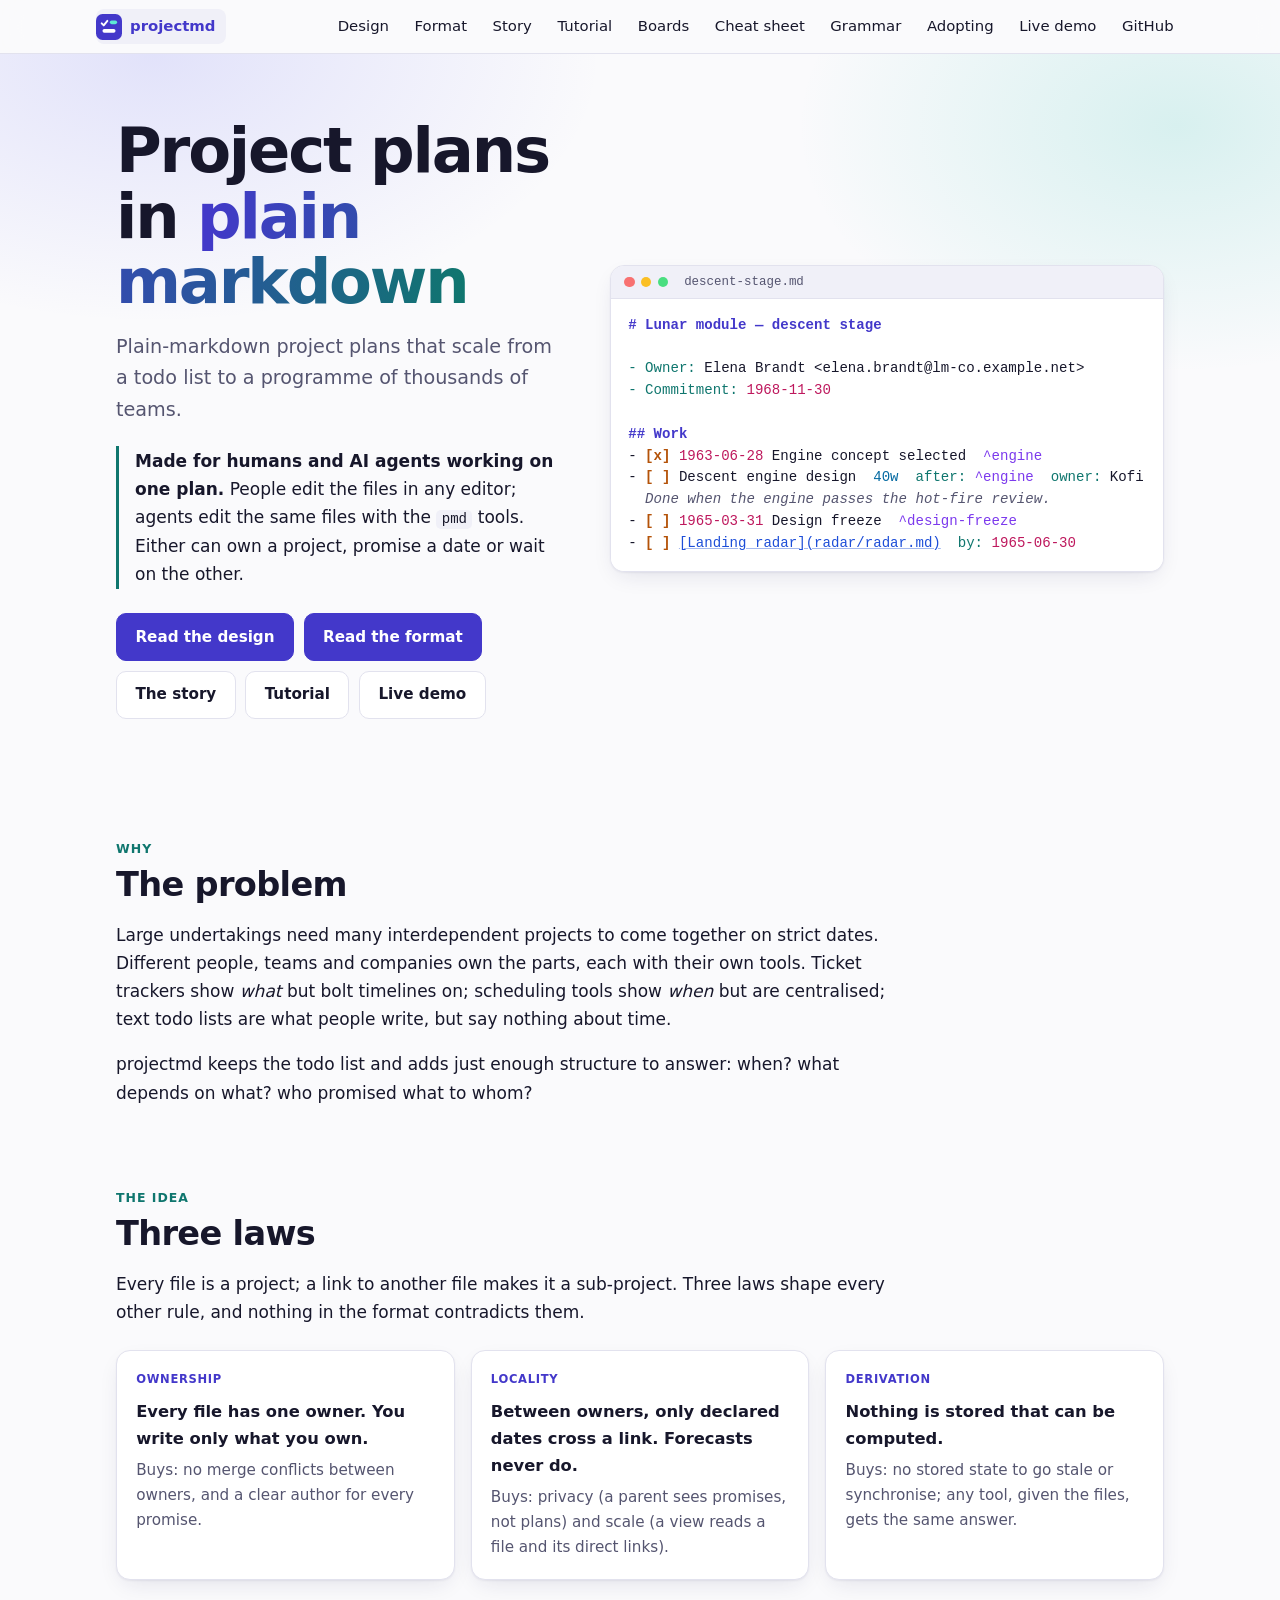
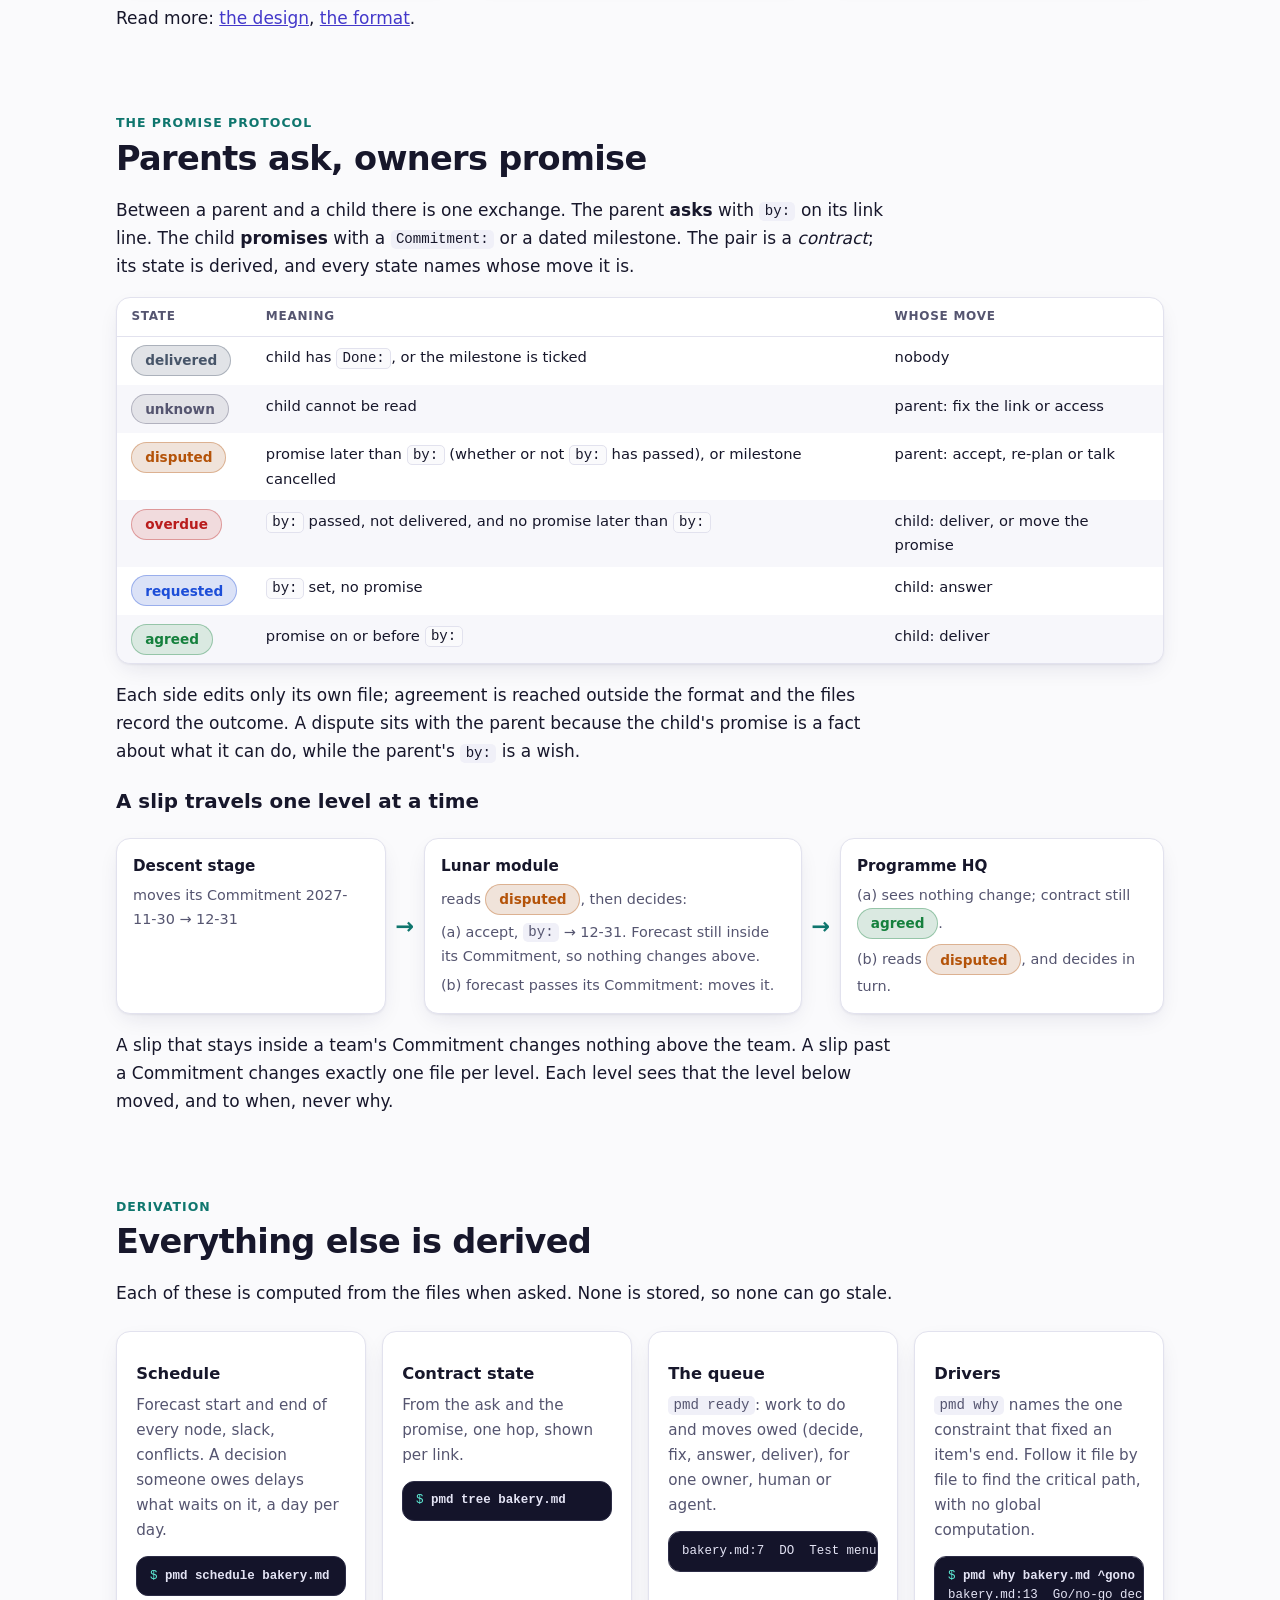
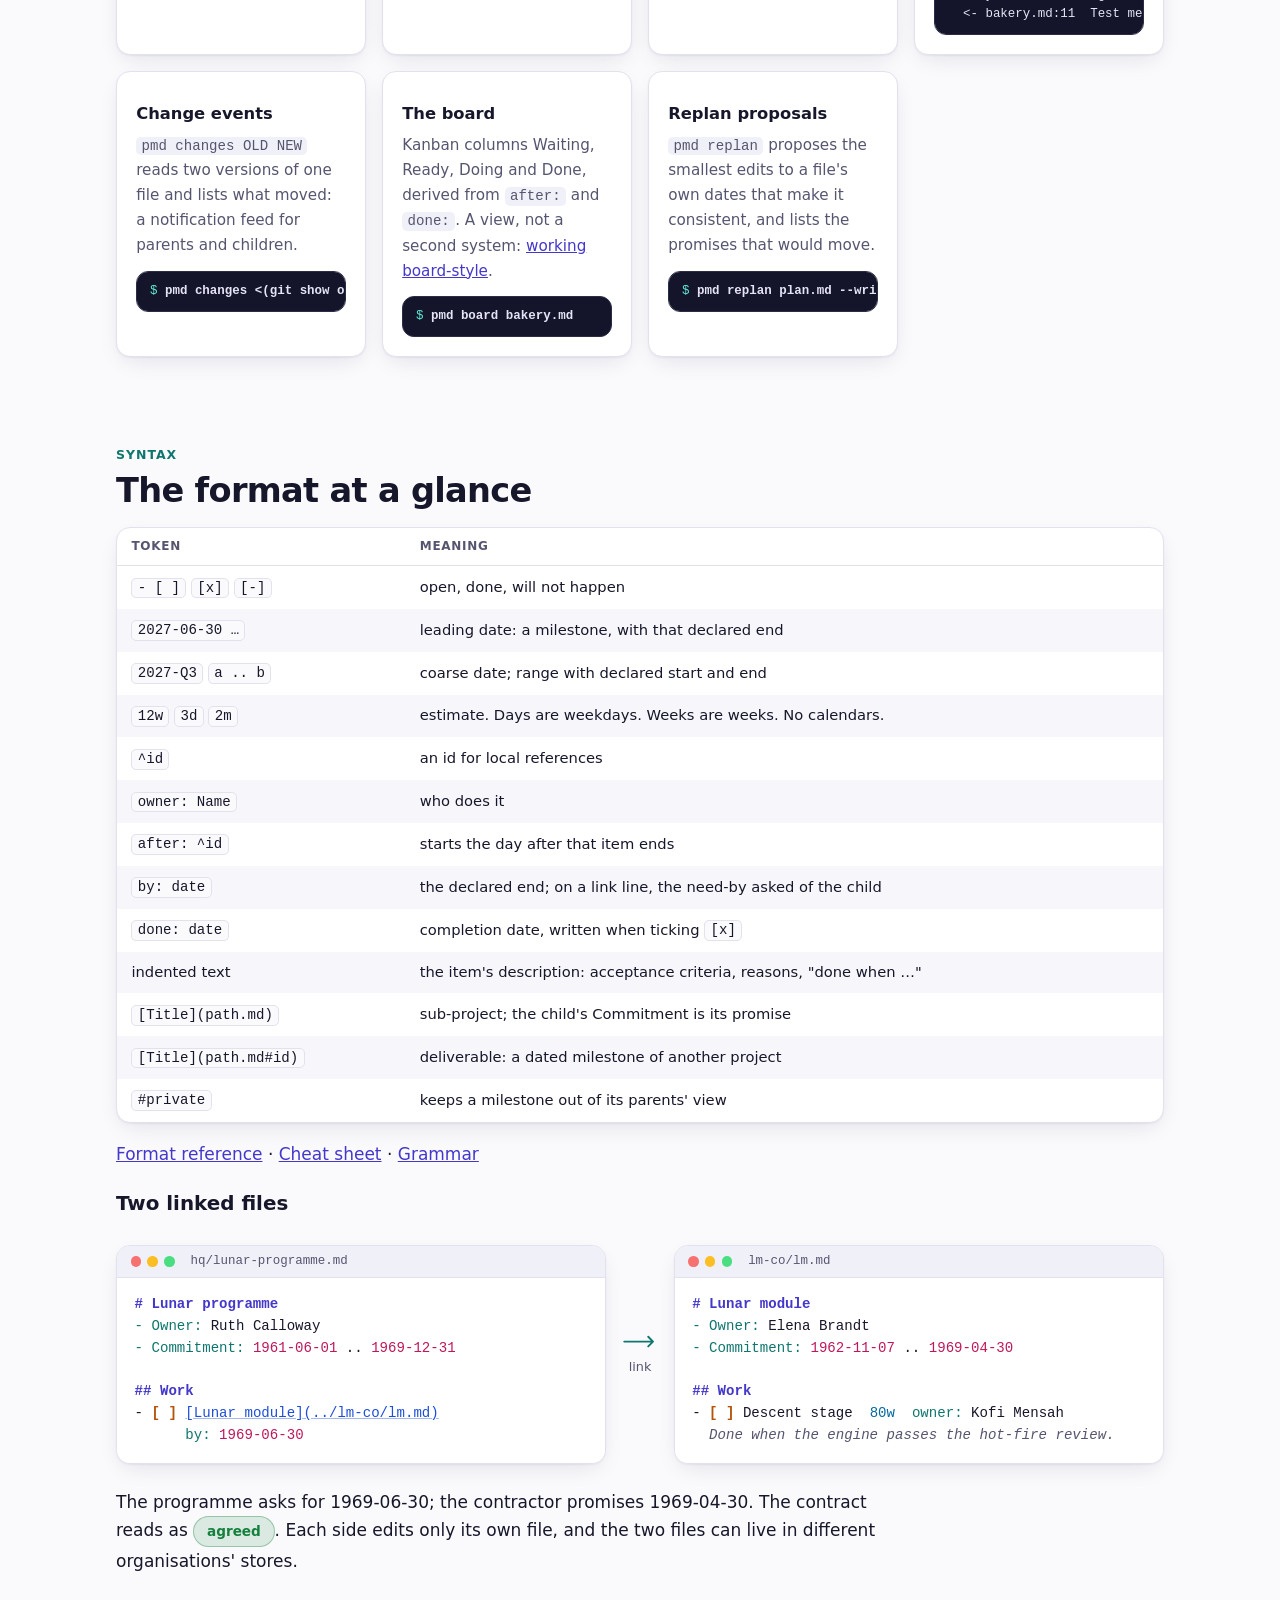
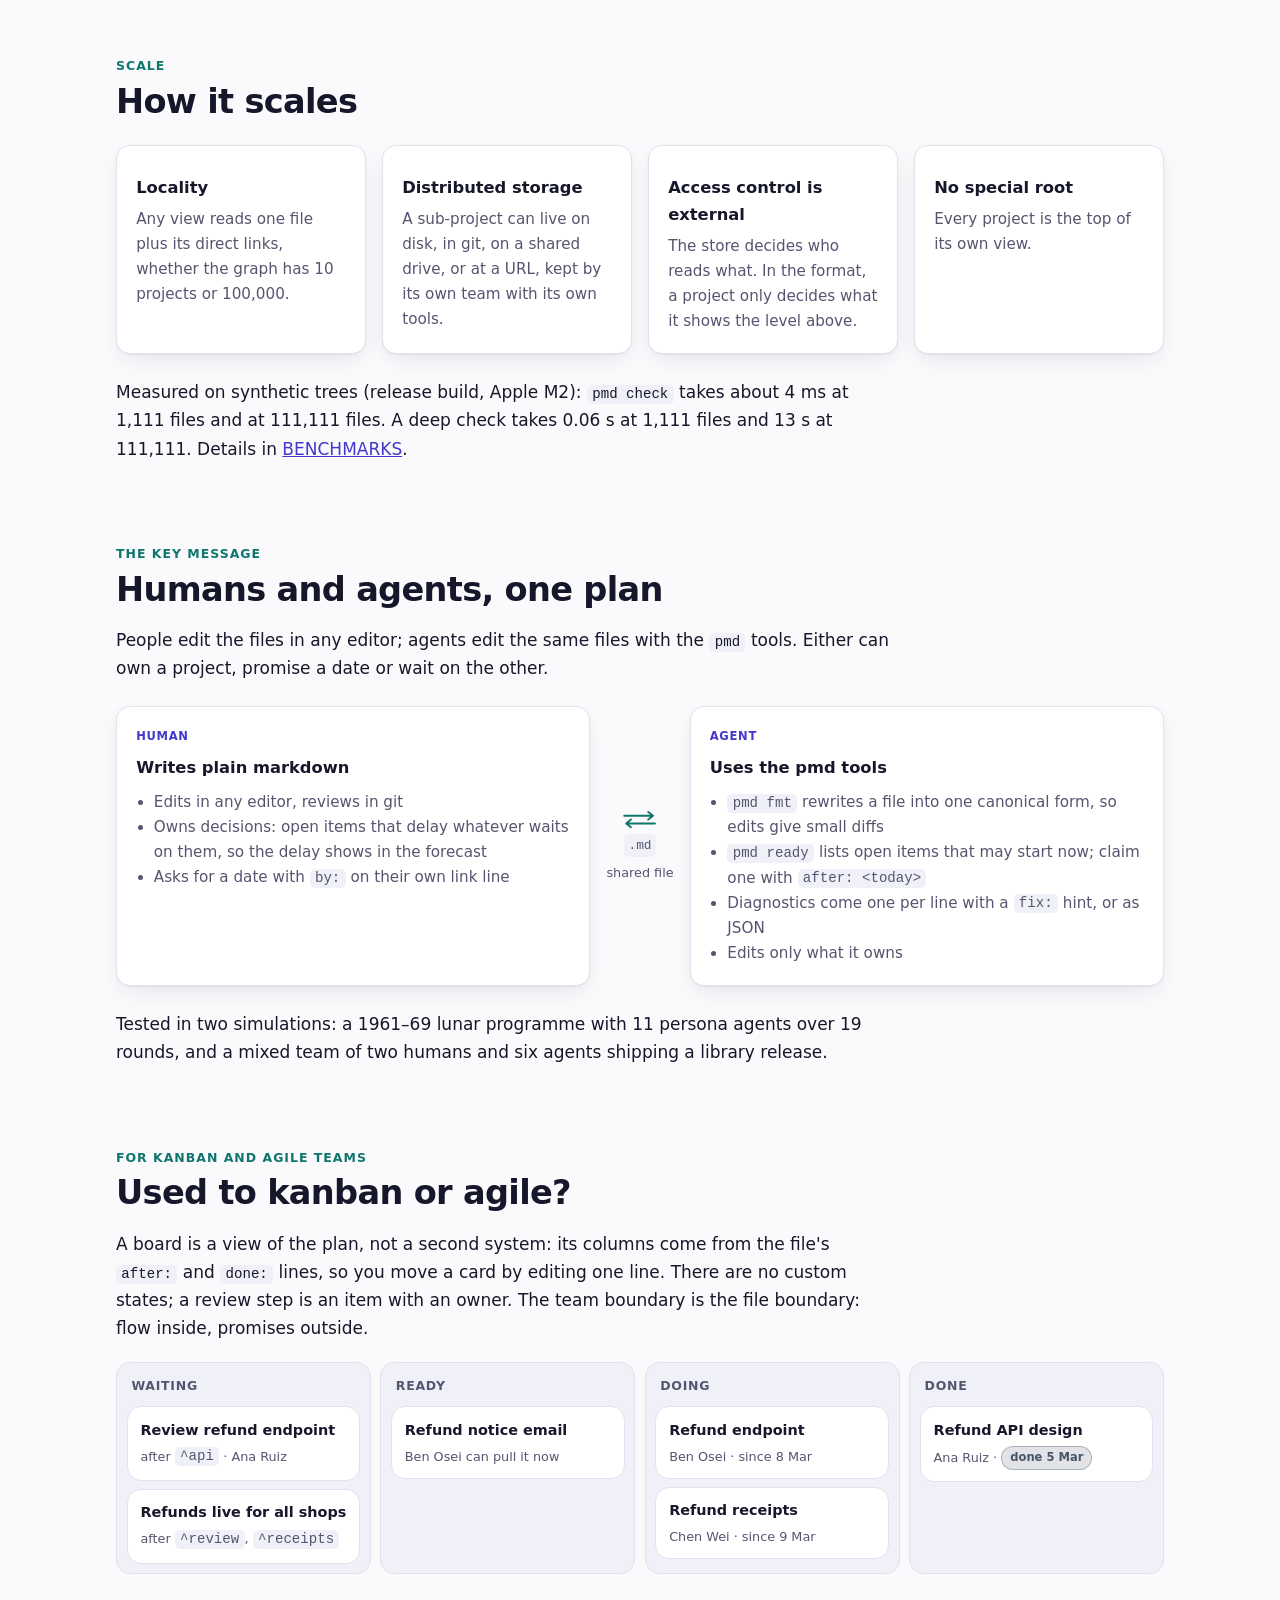
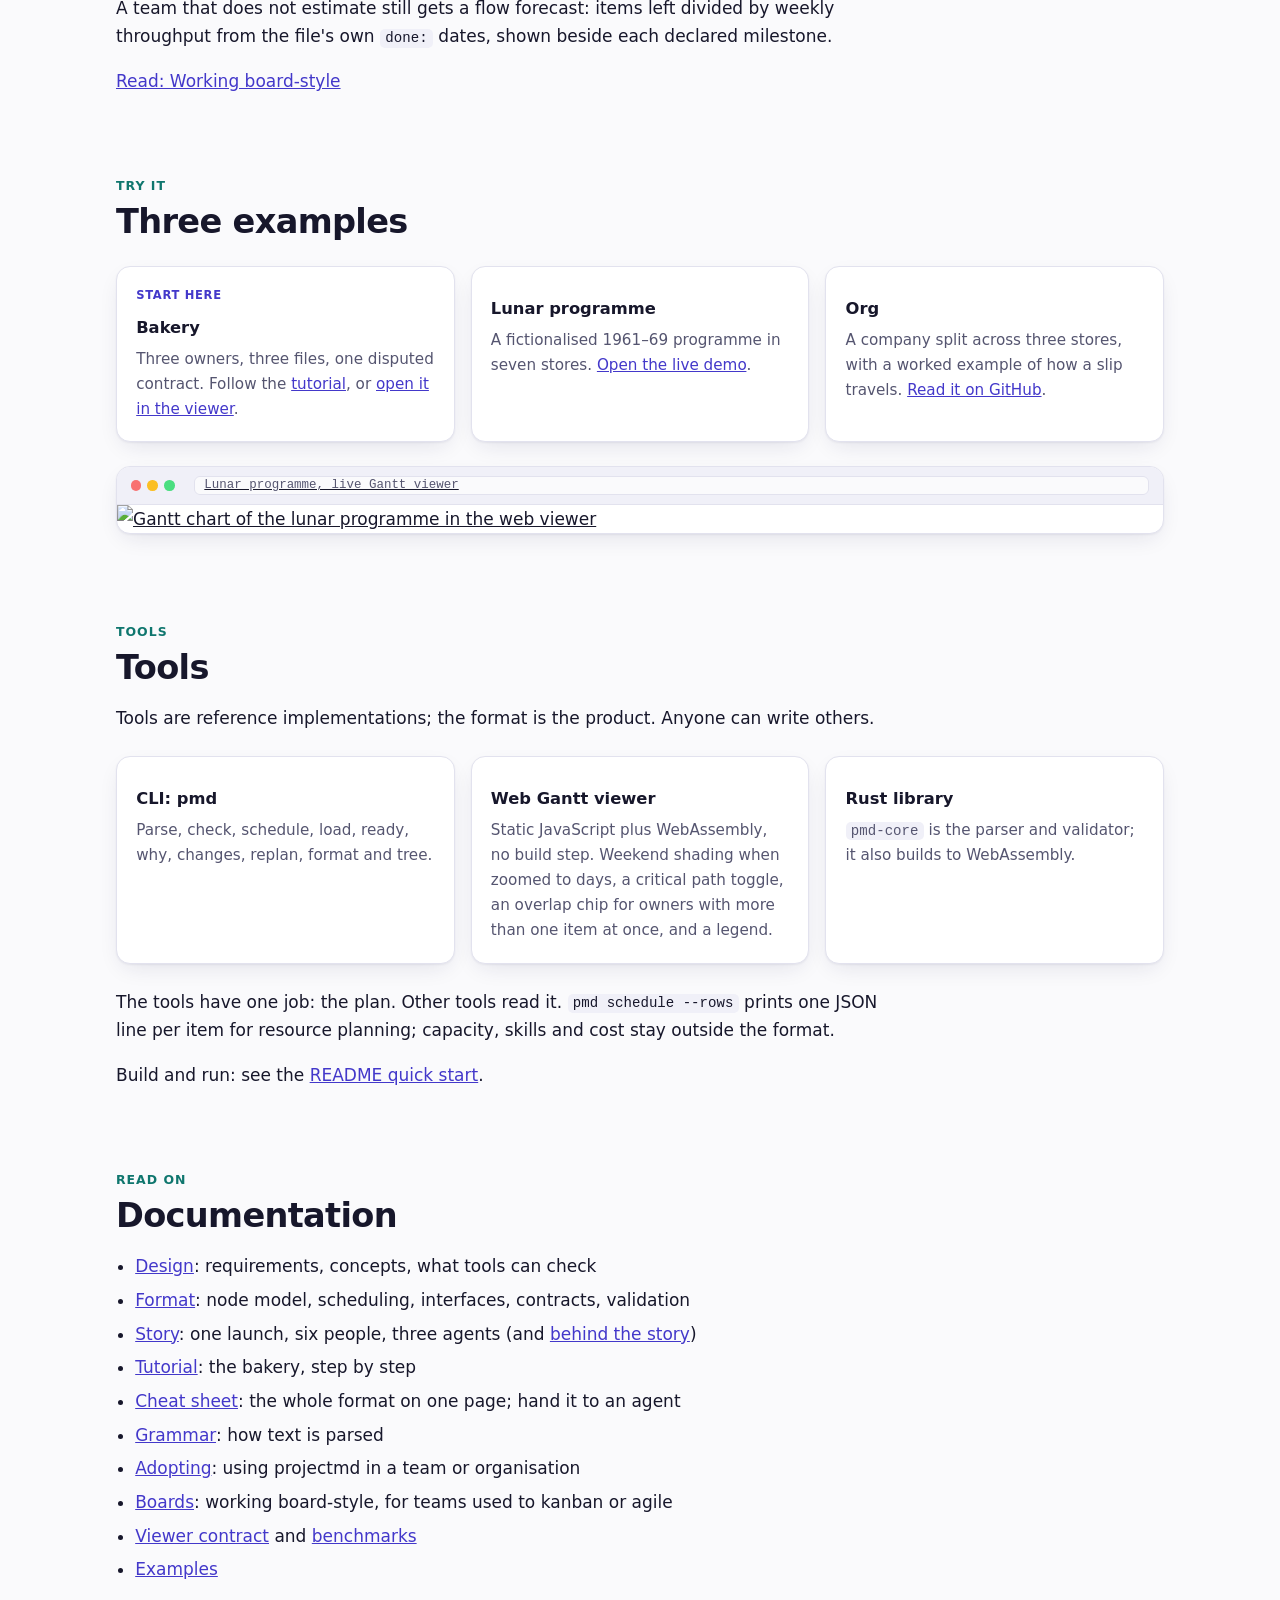
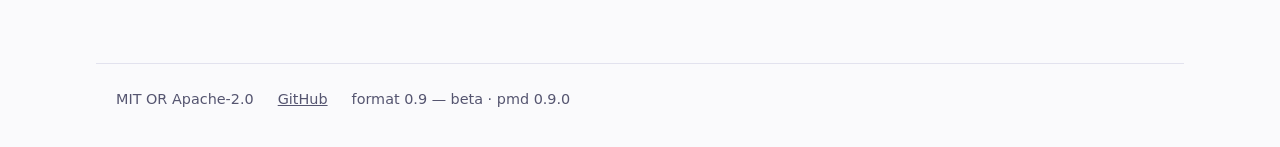
==== commit e50f5acd: "Story page: one launch told through the people who plan it docs/STORY.md tells a product launch in p" ====
--- a/site/index.html
+++ b/site/index.html
@@ -9,7 +9,7 @@
 <link rel="stylesheet" href="style.css">
 </head>
 <body>
-<nav class="top" aria-label="Site"><a href="index.html" class="home" aria-current="page"><svg viewBox="0 0 32 32" aria-hidden="true"><rect width="32" height="32" rx="8" fill="#4338ca"/><path d="M7 11.5l2.5 2.5L14 8.5" fill="none" stroke="#fff" stroke-width="2.4" stroke-linecap="round" stroke-linejoin="round"/><rect x="17" y="8" width="9" height="4.5" rx="2.2" fill="#5eead4"/><rect x="8" y="18.5" width="16" height="4.5" rx="2.2" fill="#fff"/></svg>projectmd</a><a href="design.html">Design</a><a href="format.html">Format</a><a href="tutorial.html">Tutorial</a><a href="boards.html">Boards</a><a href="cheatsheet.html">Cheat sheet</a><a href="grammar.html">Grammar</a><a href="adopting.html">Adopting</a><a href="viewer/?root=examples/lunar/hq/lunar-programme.md&amp;today=1967-11-15">Live demo</a><a href="https://github.com/pschella/projectmd">GitHub</a></nav>
+<nav class="top" aria-label="Site"><a href="index.html" class="home" aria-current="page"><svg viewBox="0 0 32 32" aria-hidden="true"><rect width="32" height="32" rx="8" fill="#4338ca"/><path d="M7 11.5l2.5 2.5L14 8.5" fill="none" stroke="#fff" stroke-width="2.4" stroke-linecap="round" stroke-linejoin="round"/><rect x="17" y="8" width="9" height="4.5" rx="2.2" fill="#5eead4"/><rect x="8" y="18.5" width="16" height="4.5" rx="2.2" fill="#fff"/></svg>projectmd</a><a href="design.html">Design</a><a href="format.html">Format</a><a href="story.html">Story</a><a href="tutorial.html">Tutorial</a><a href="boards.html">Boards</a><a href="cheatsheet.html">Cheat sheet</a><a href="grammar.html">Grammar</a><a href="adopting.html">Adopting</a><a href="viewer/?root=examples/lunar/hq/lunar-programme.md&amp;today=1967-11-15">Live demo</a><a href="https://github.com/pschella/projectmd">GitHub</a></nav>
 <header class="hero"><div class="hero-in">
 <div>
 <h1 class="display">Project plans in <em>plain markdown</em></h1>
@@ -18,6 +18,7 @@
 <div class="cta">
 <a class="btn primary" href="design.html">Read the design</a>
 <a class="btn primary" href="format.html">Read the format</a>
+<a class="btn sec" href="story.html">The story</a>
 <a class="btn sec" href="tutorial.html">Tutorial</a>
 <a class="btn sec" href="viewer/?root=examples/lunar/hq/lunar-programme.md&amp;today=1967-11-15">Live demo</a>
 </div>
@@ -227,6 +228,7 @@
 <ul class="plain">
 <li><a href="design.html">Design</a>: requirements, concepts, what tools can check</li>
 <li><a href="format.html">Format</a>: node model, scheduling, interfaces, contracts, validation</li>
+<li><a href="story.html">Story</a>: one launch, six people, three agents (and <a href="story-details.html">behind the story</a>)</li>
 <li><a href="tutorial.html">Tutorial</a>: the bakery, step by step</li>
 <li><a href="cheatsheet.html">Cheat sheet</a>: the whole format on one page; hand it to an agent</li>
 <li><a href="grammar.html">Grammar</a>: how text is parsed</li>
